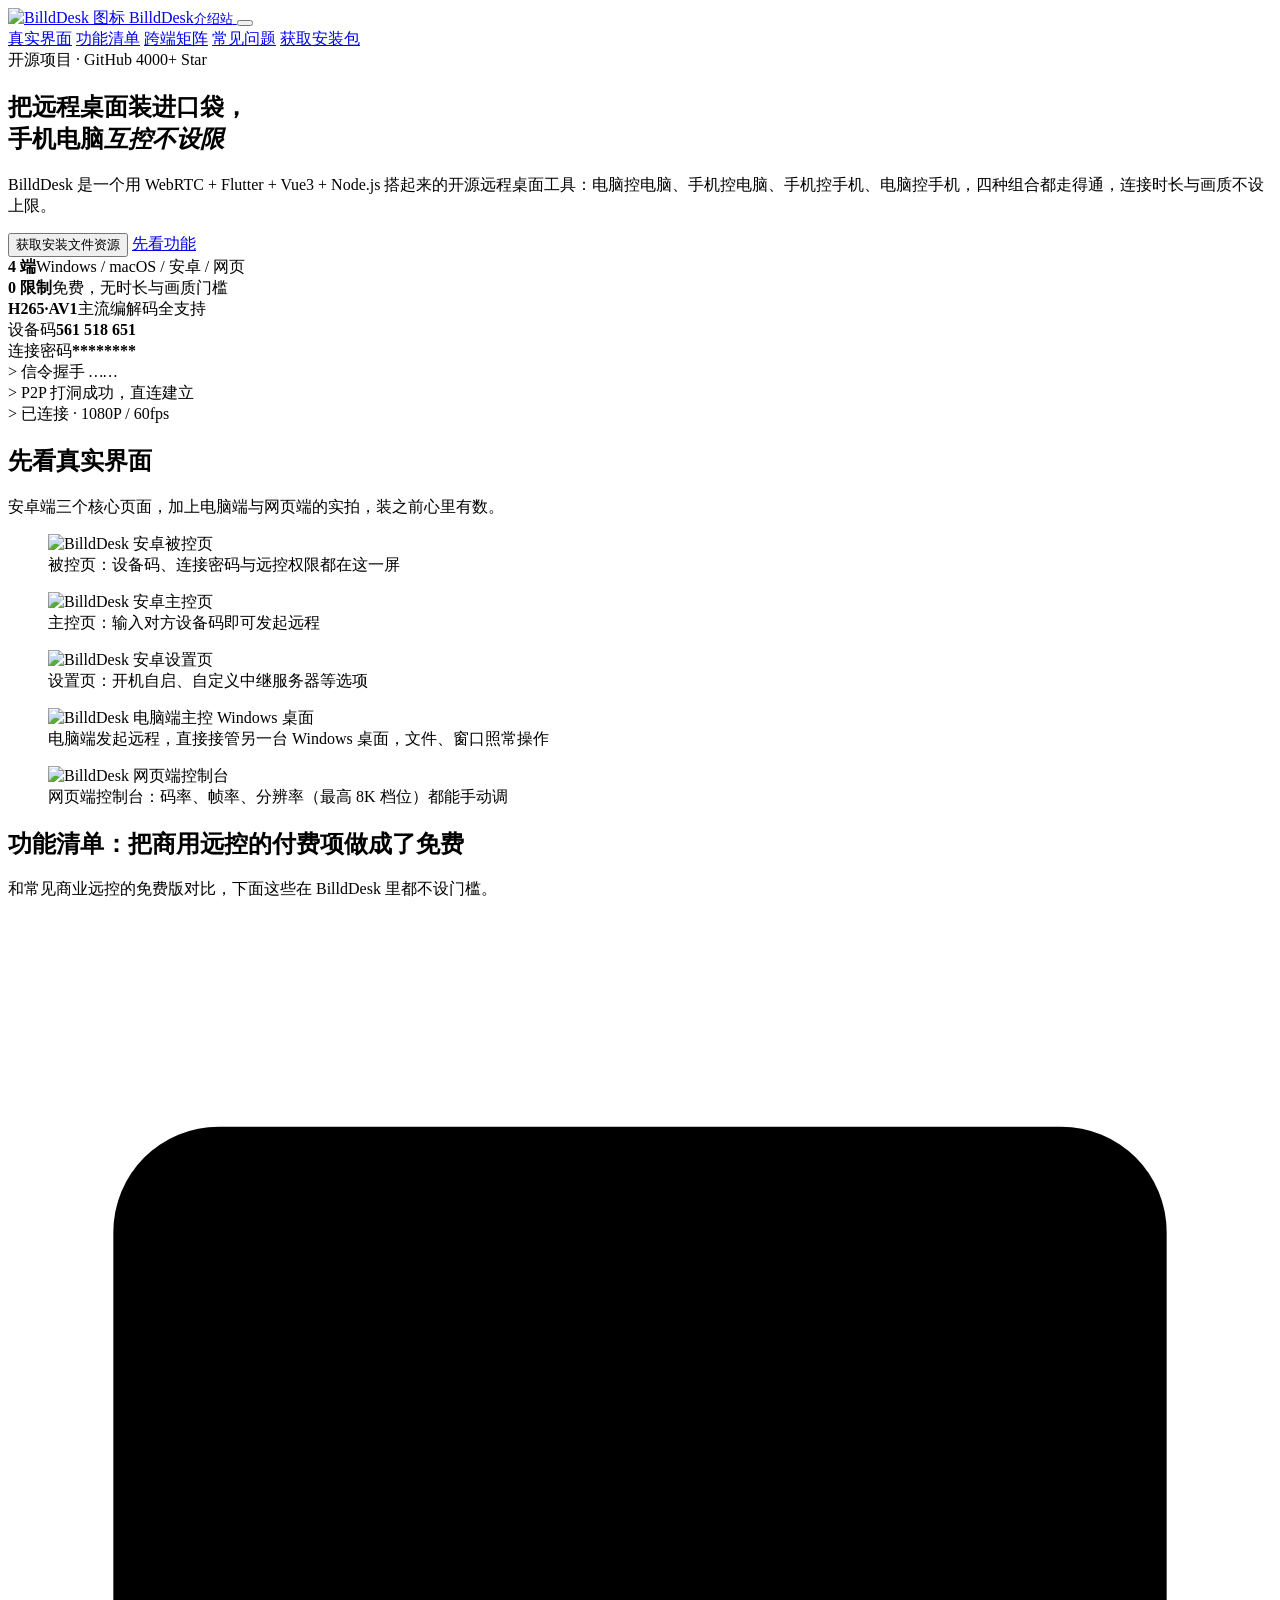
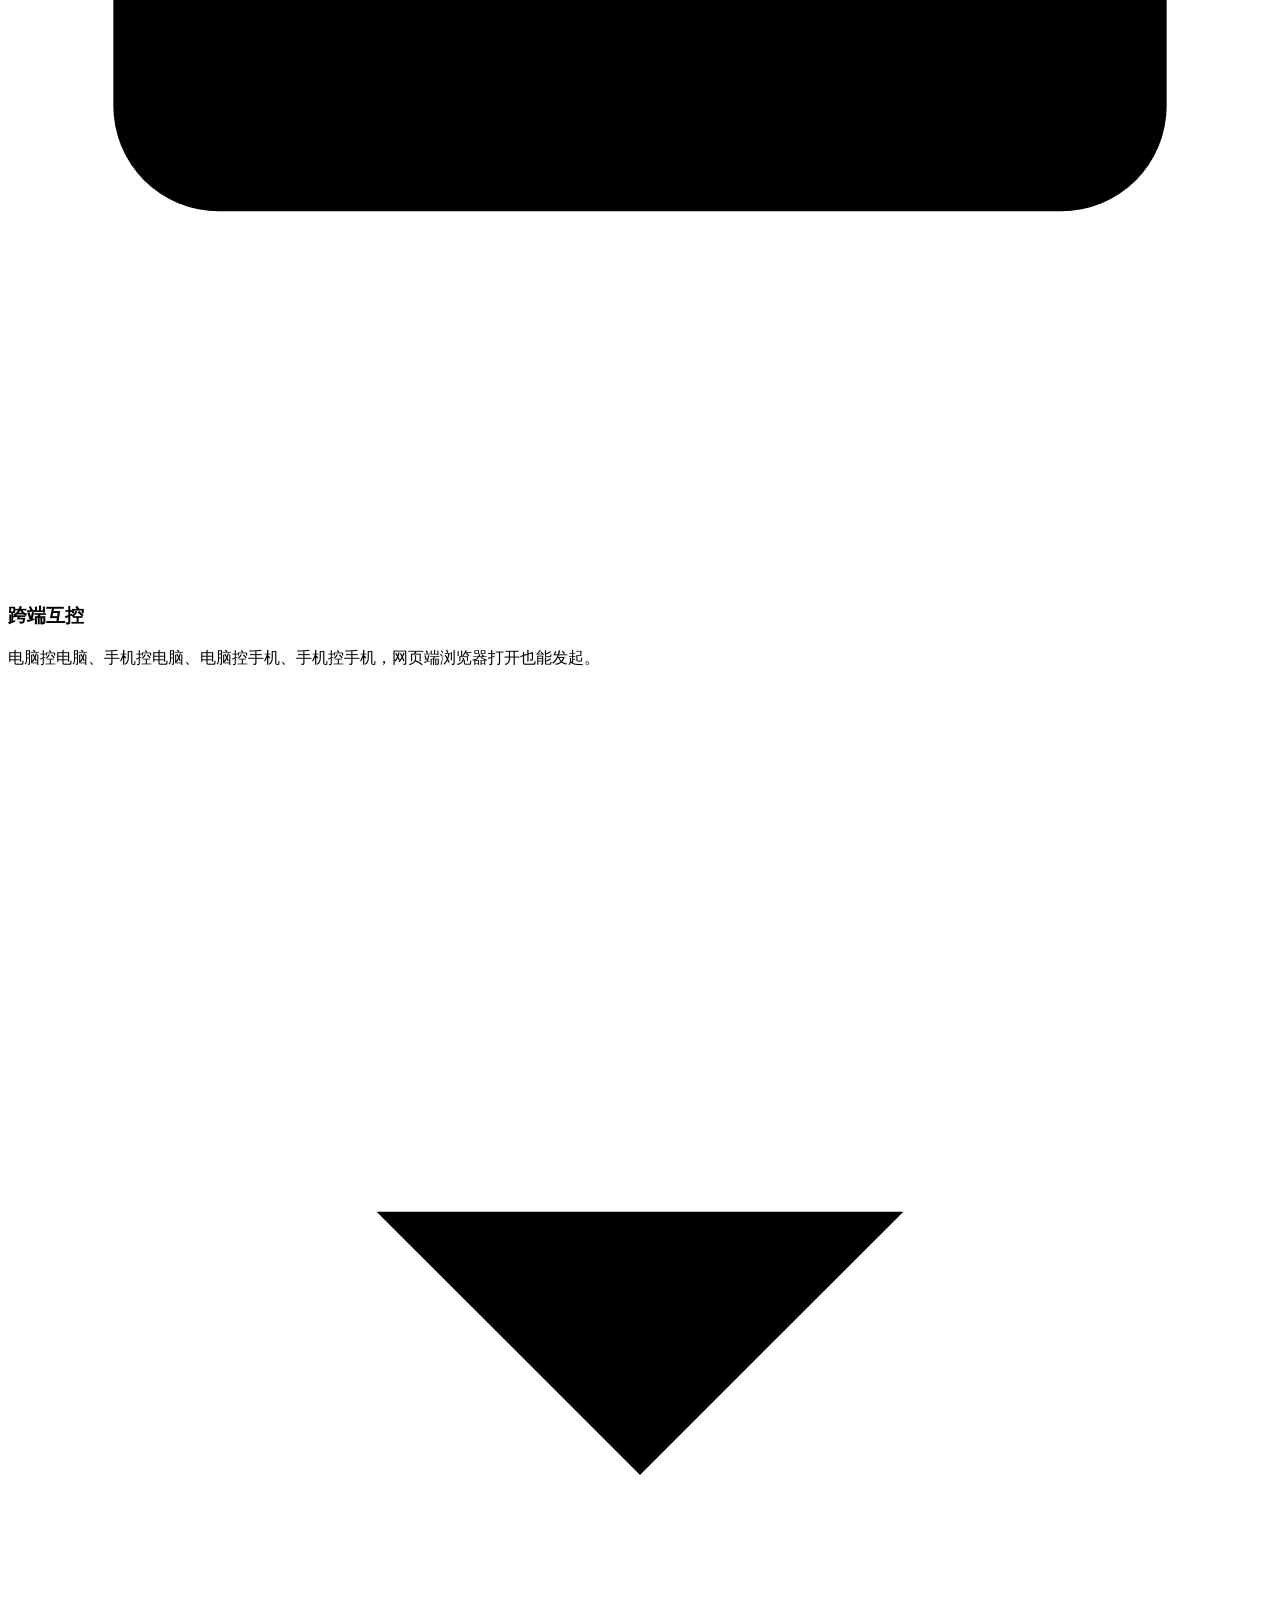
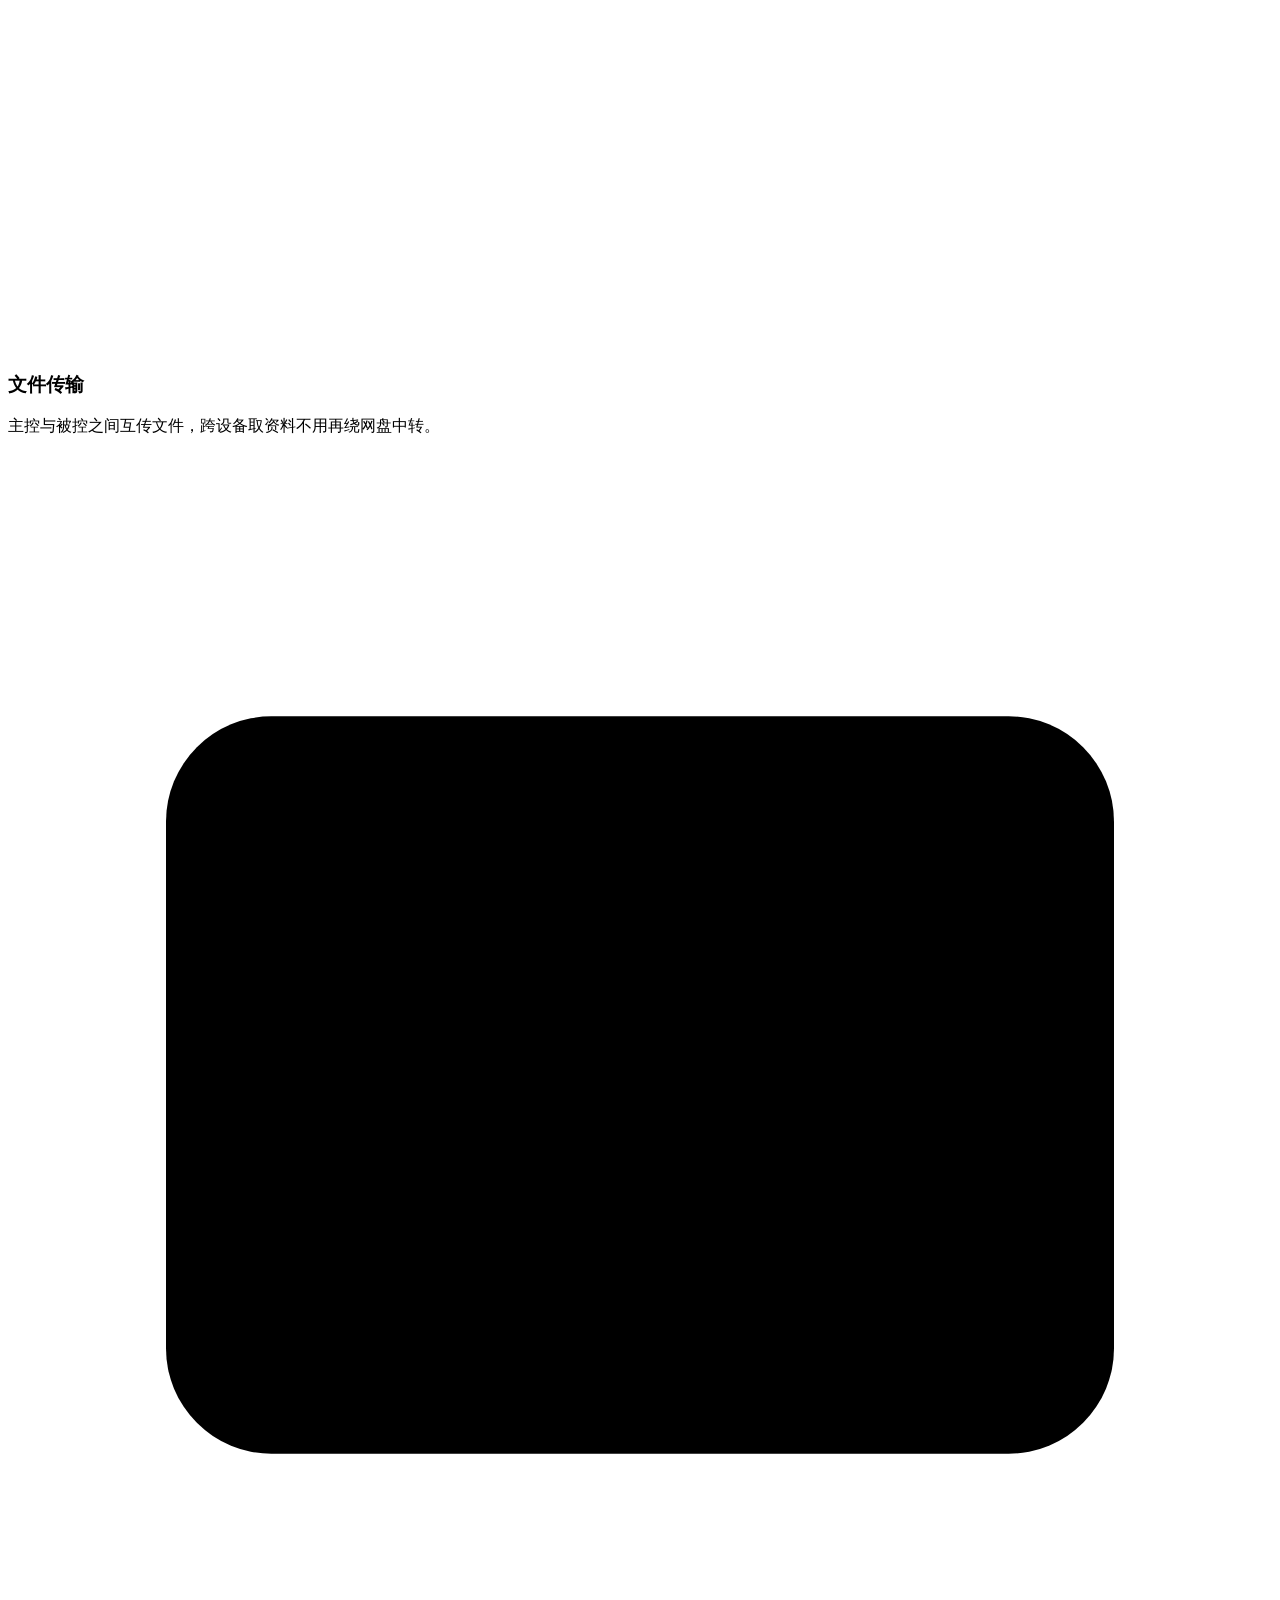
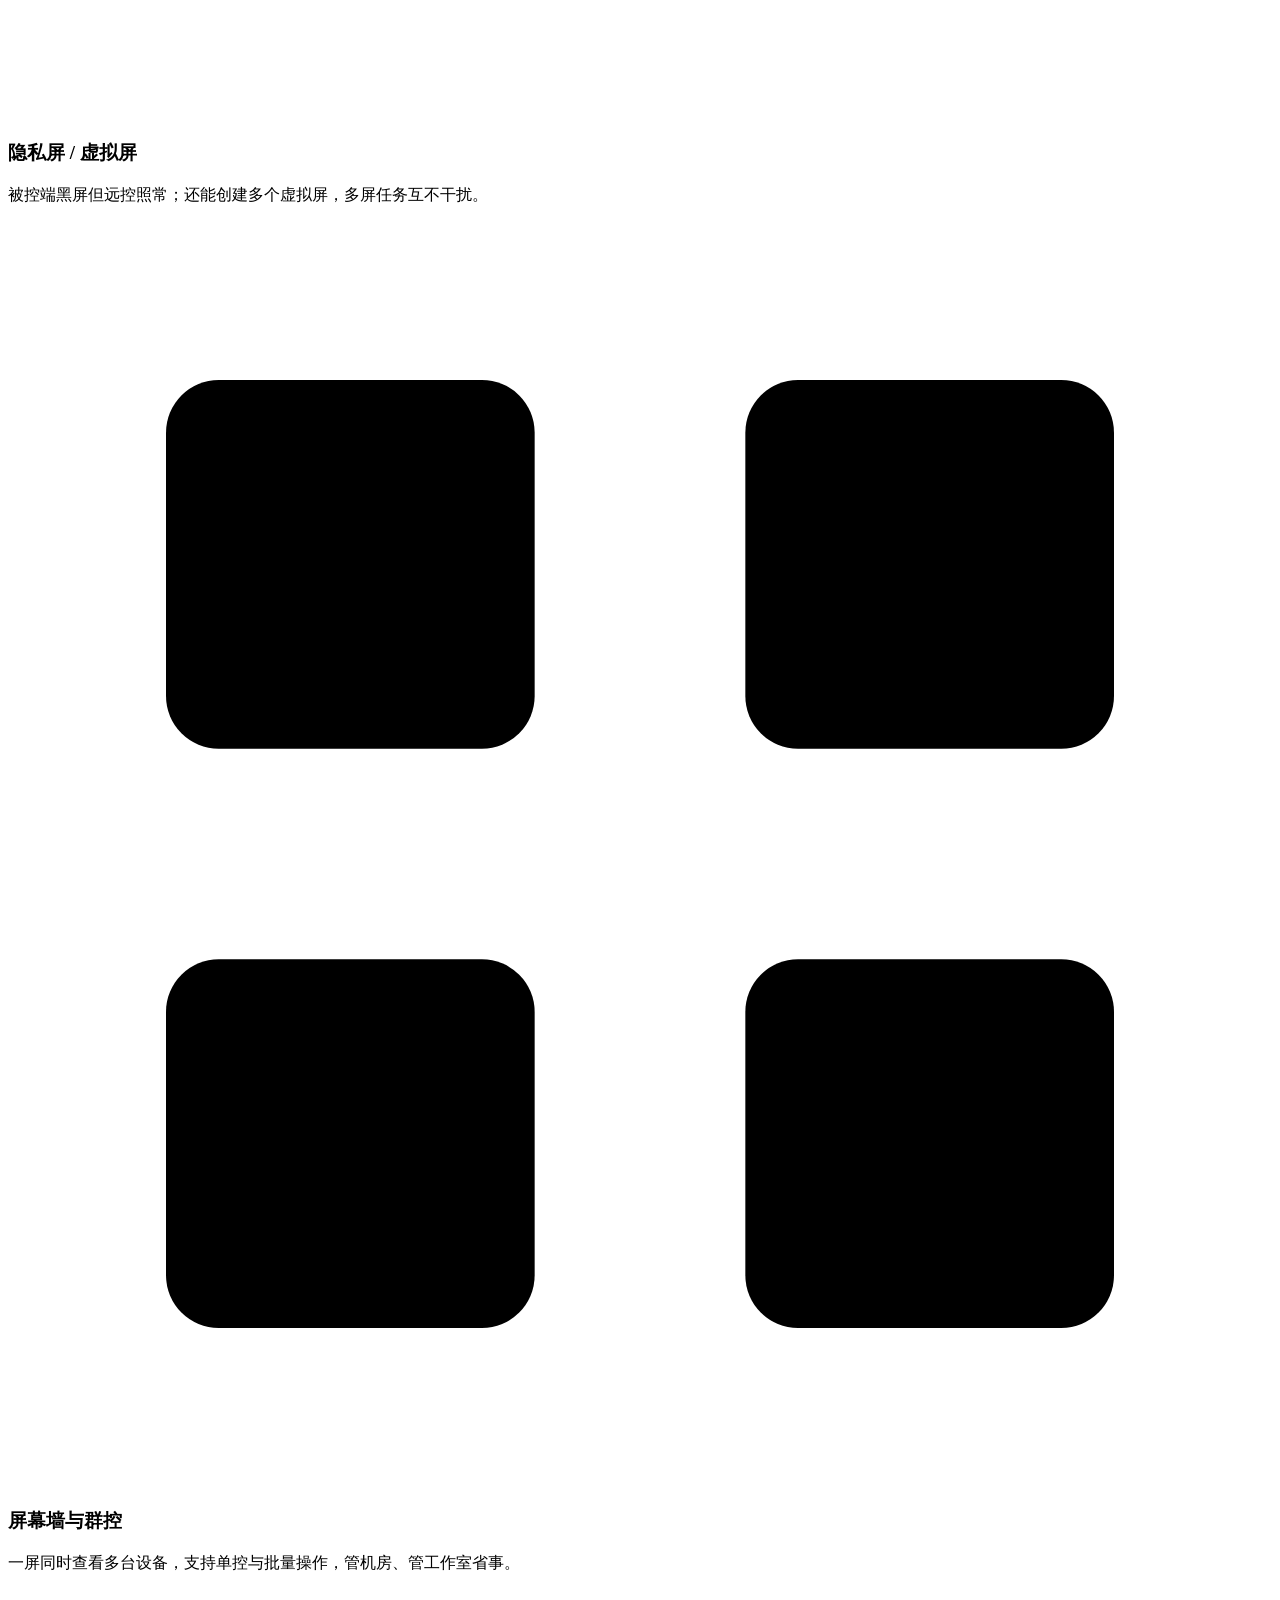
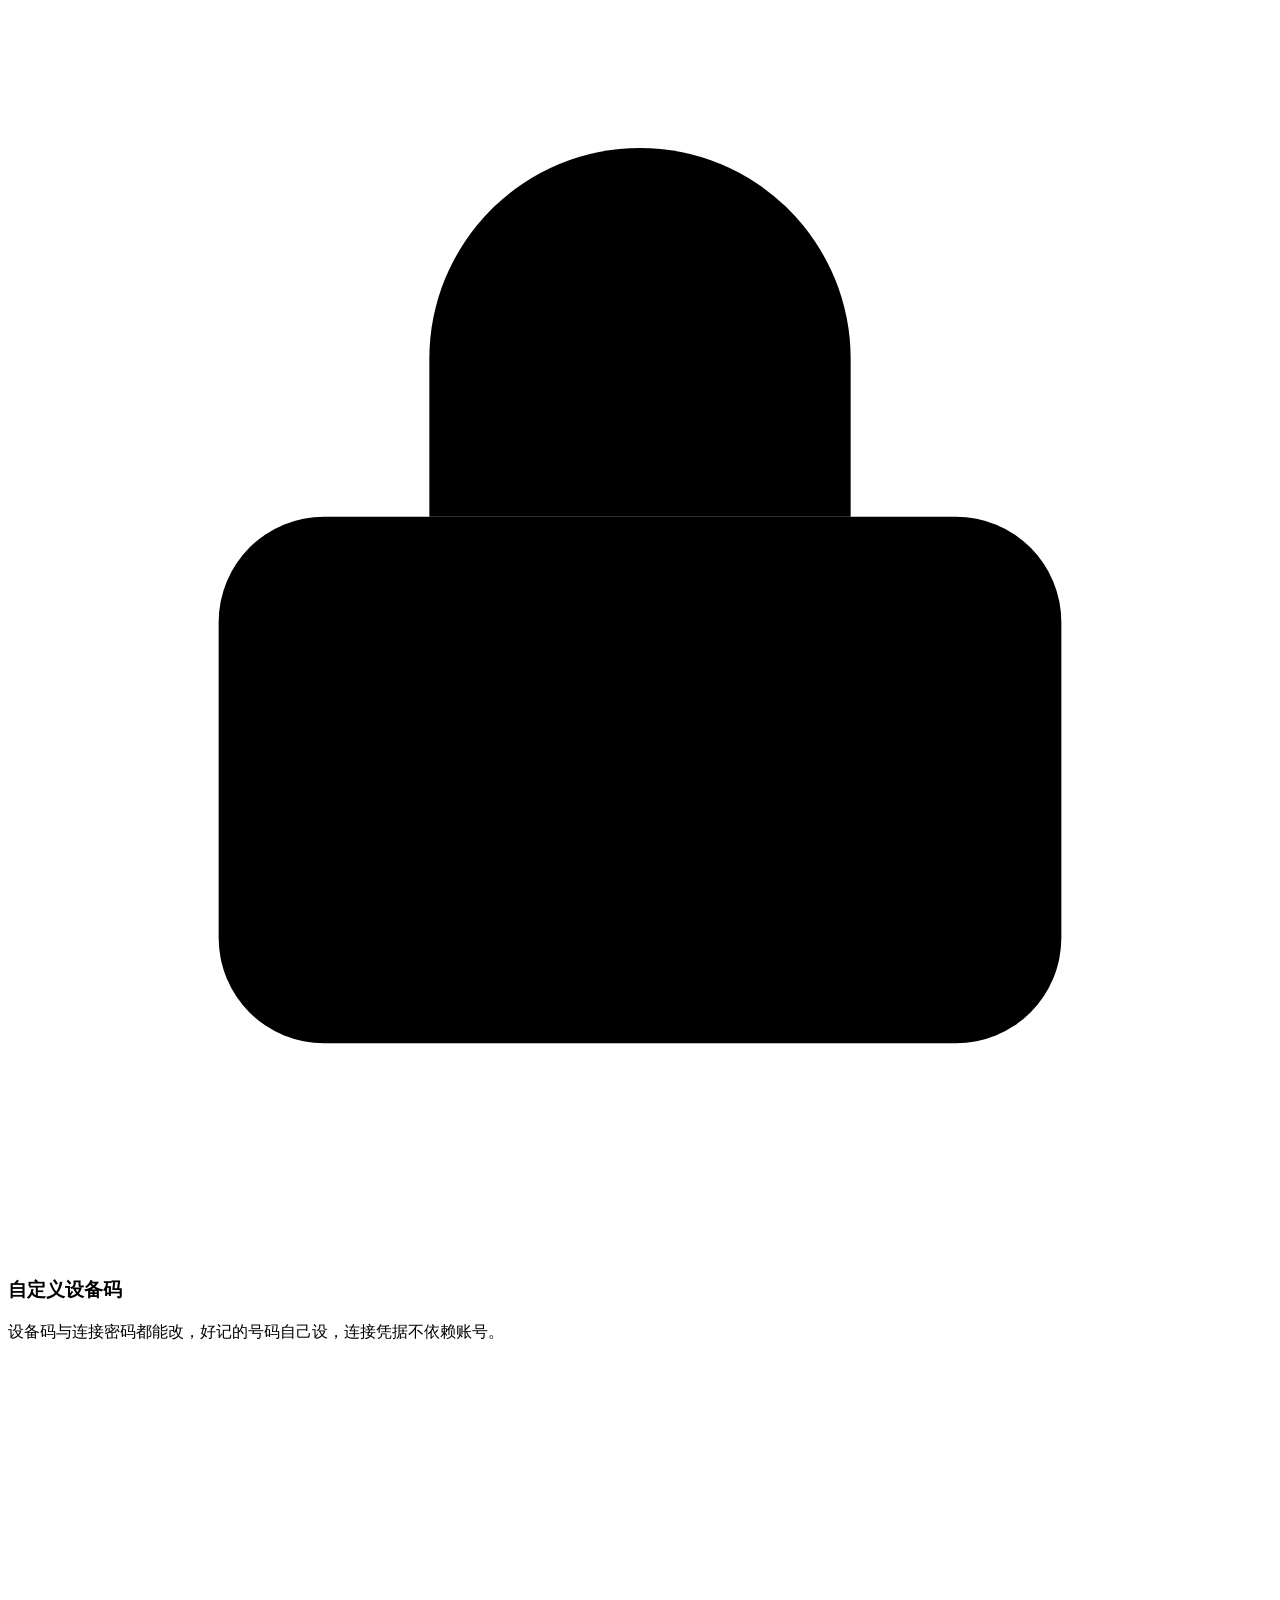
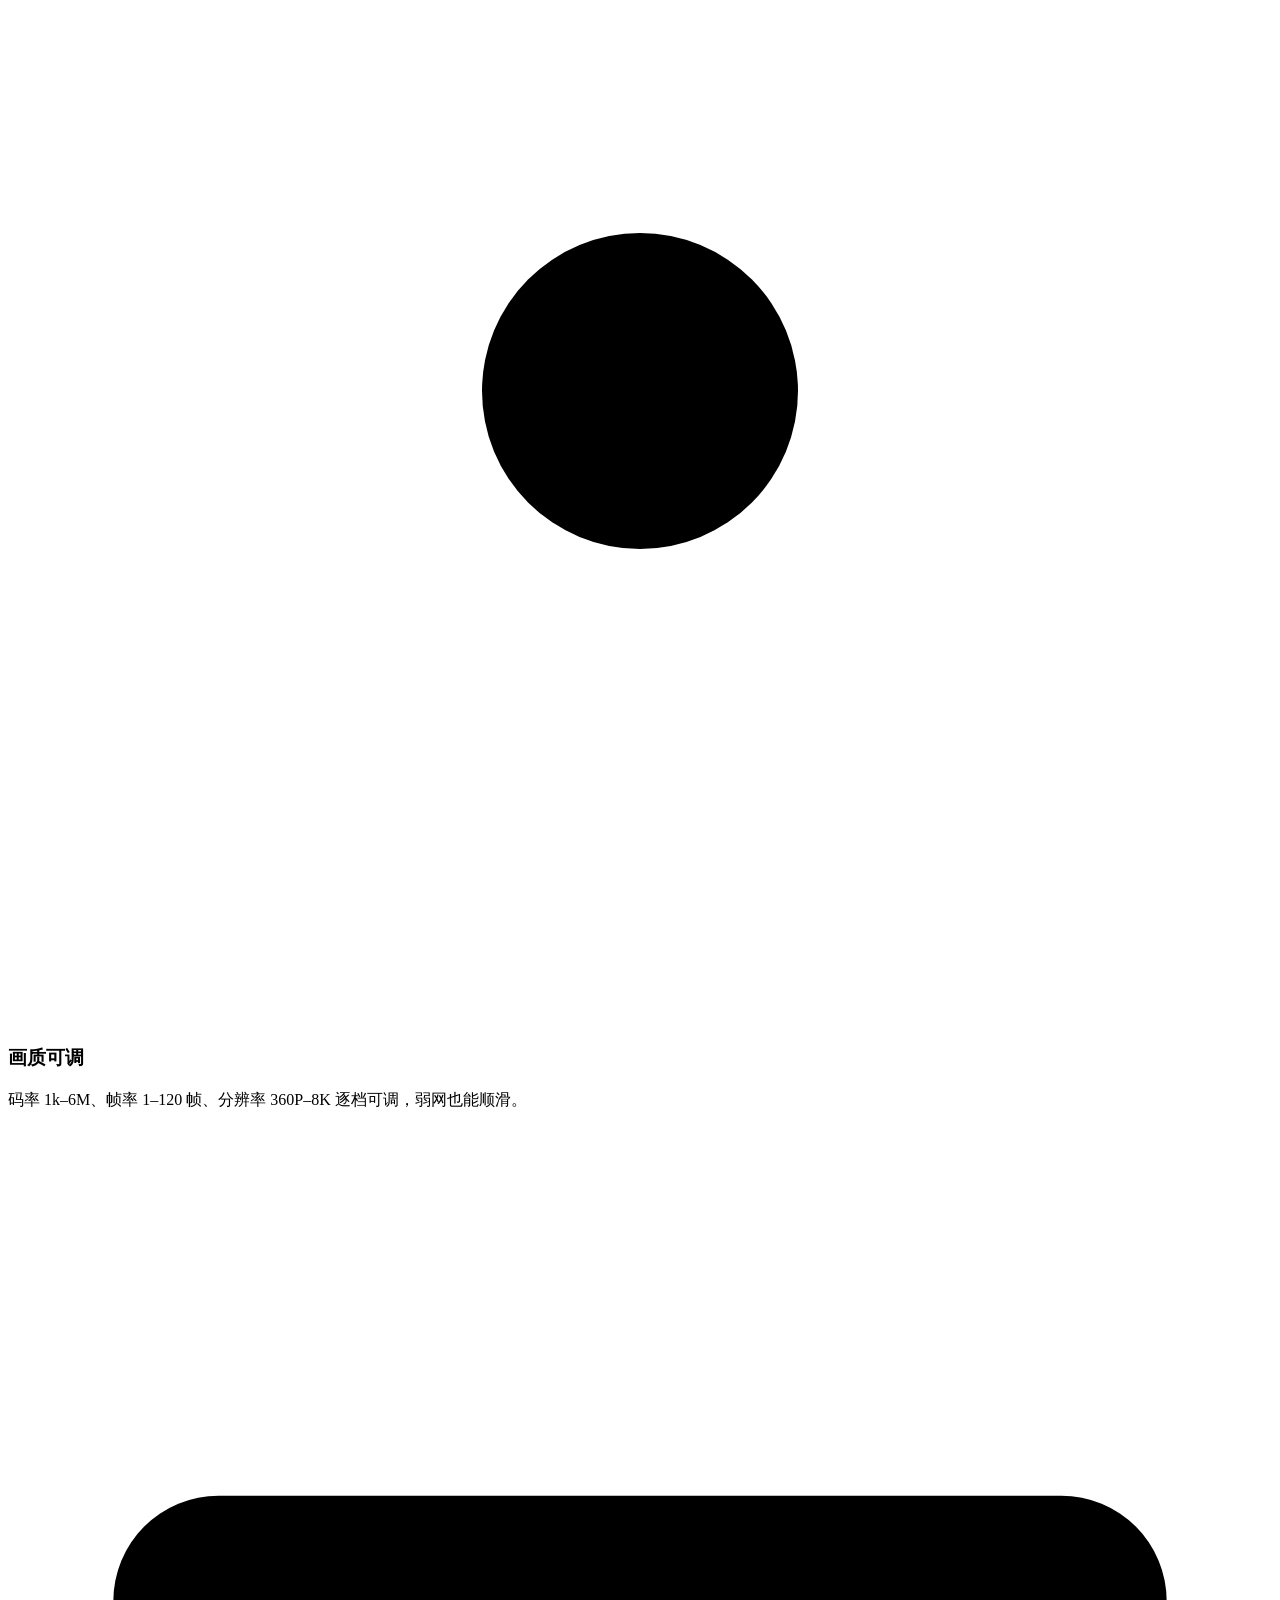
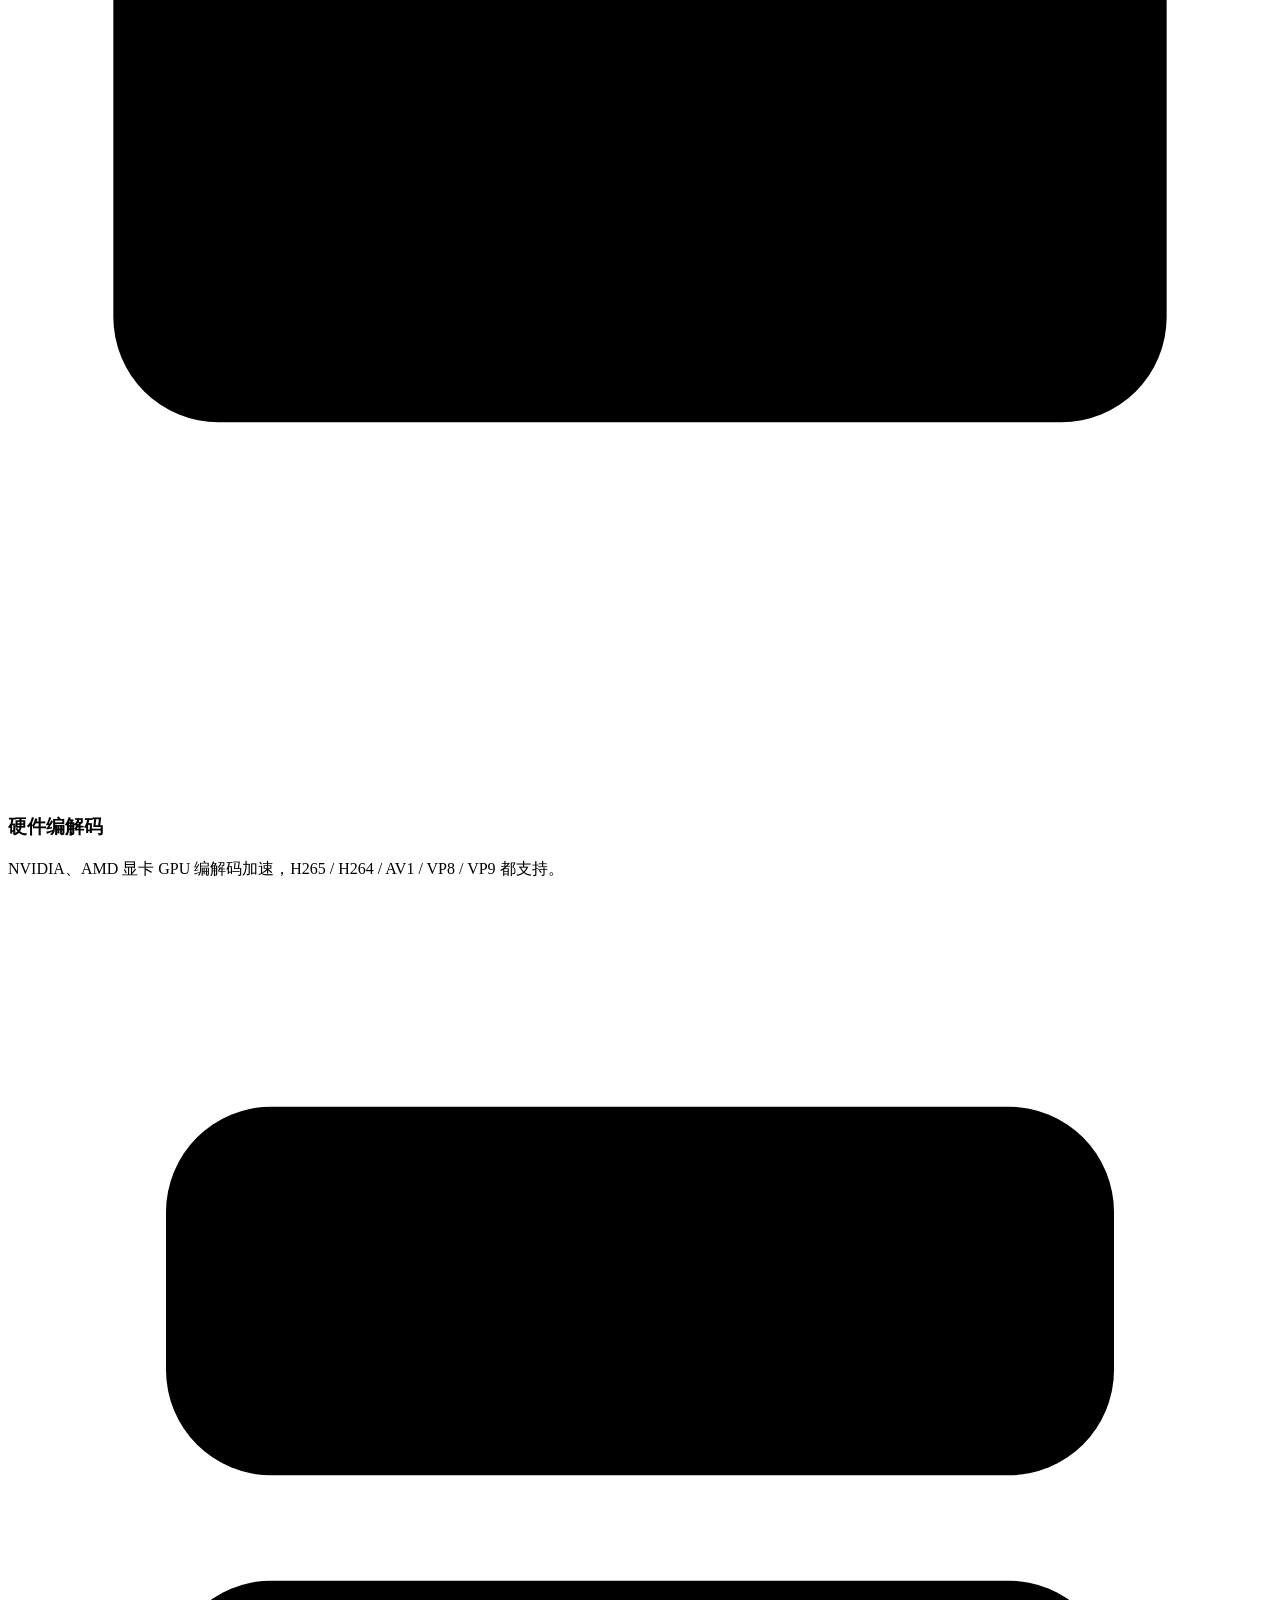
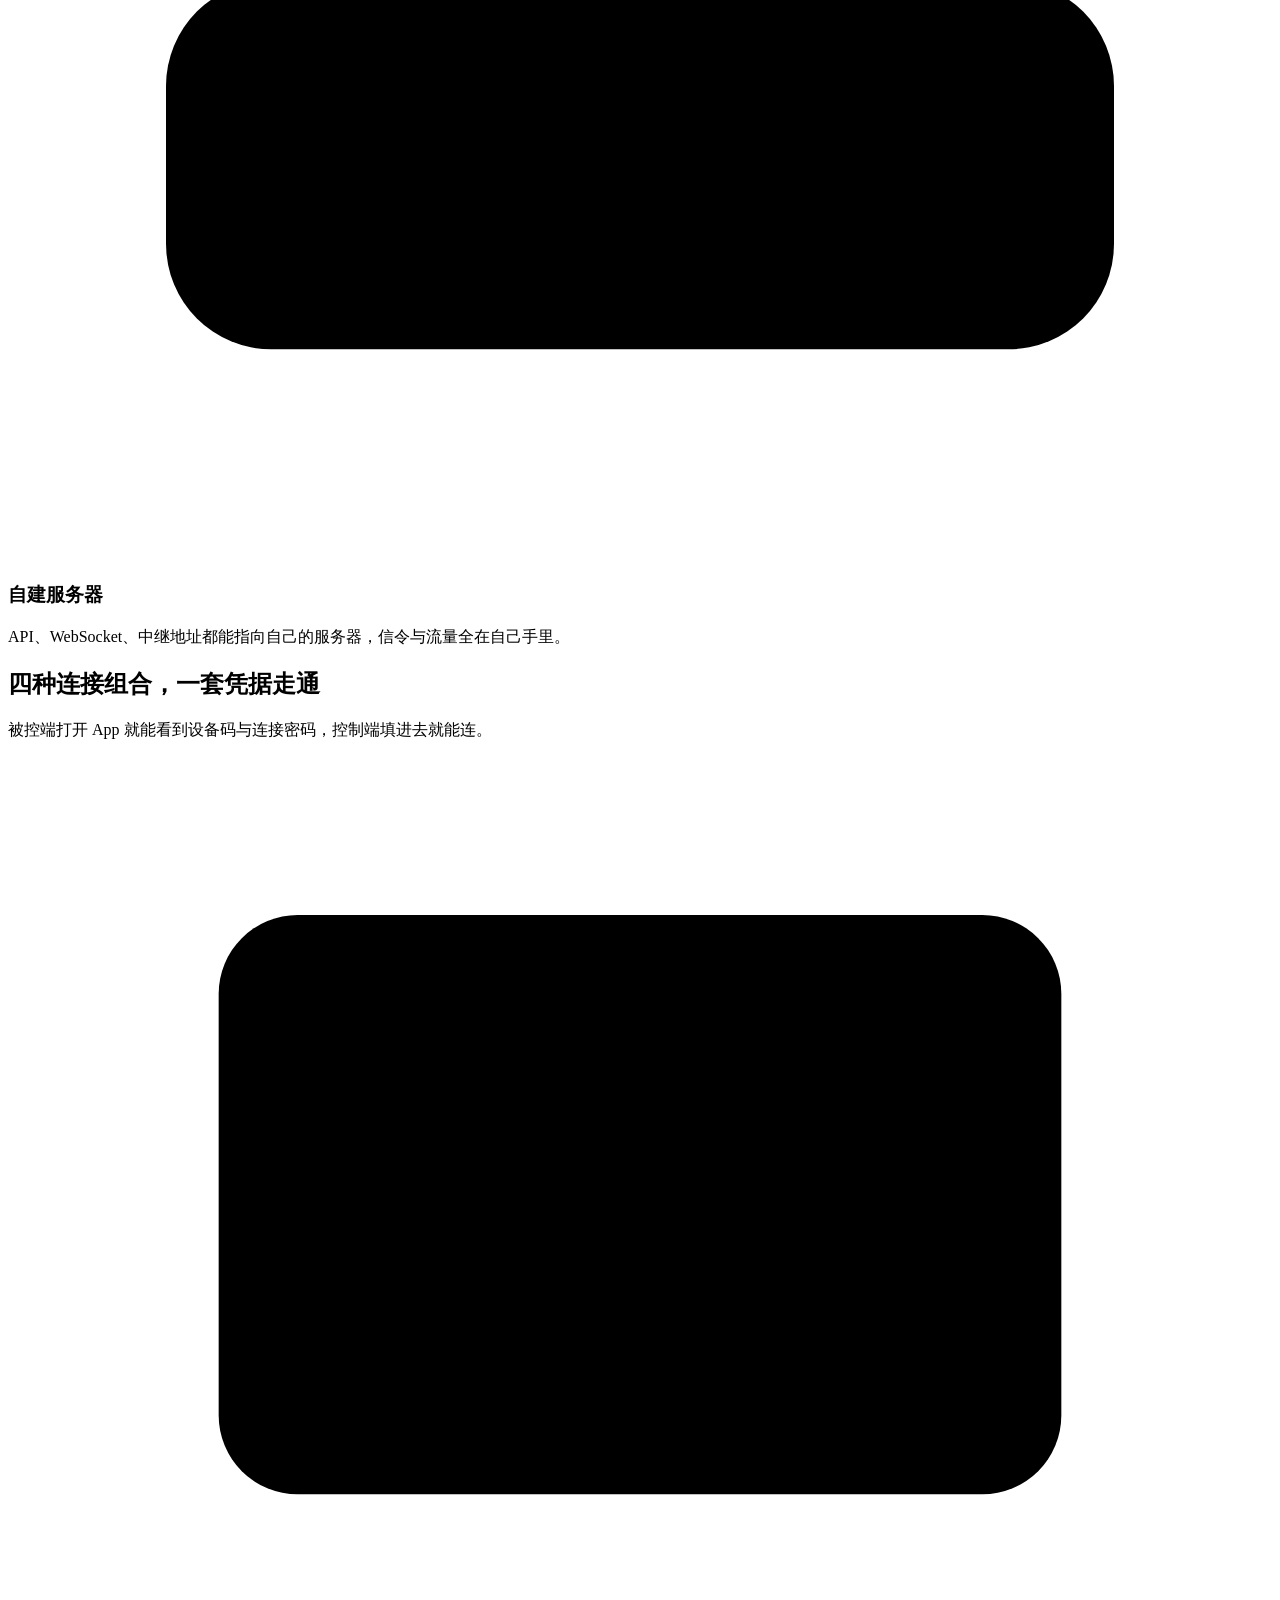
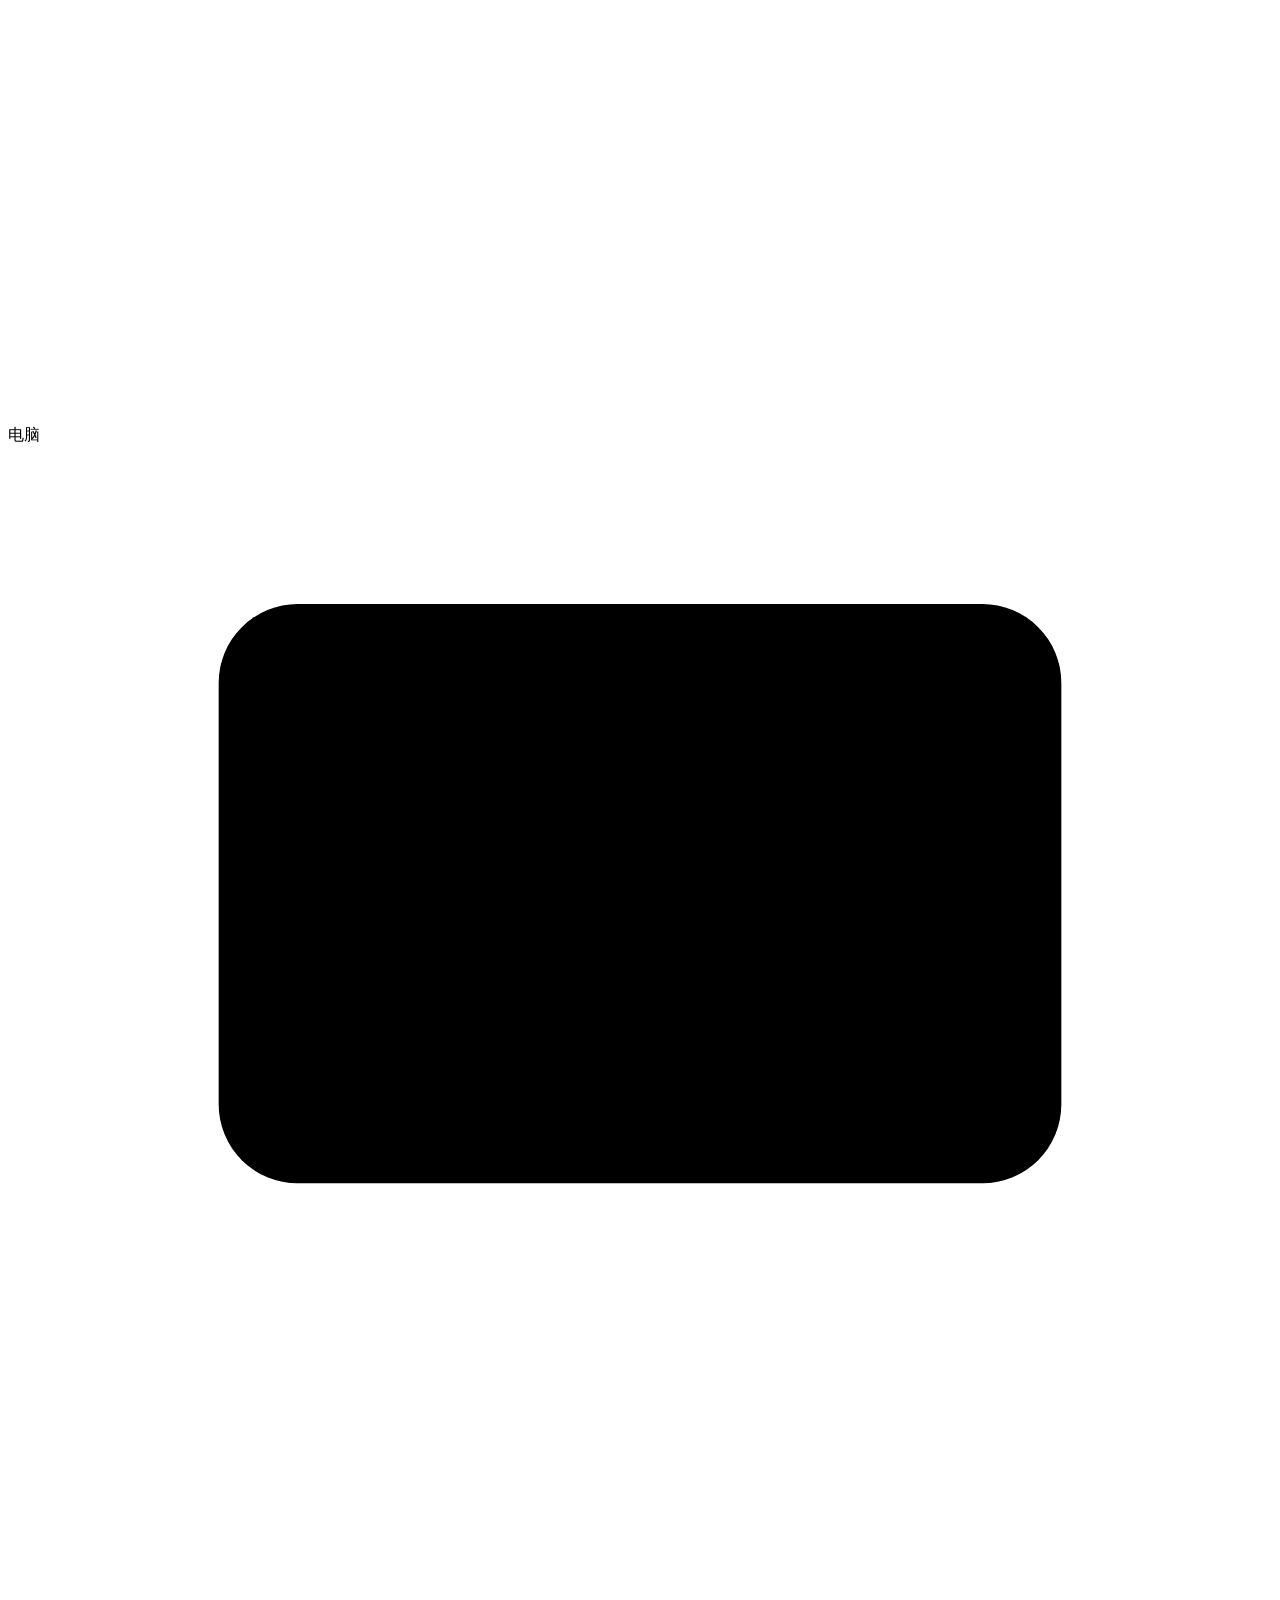
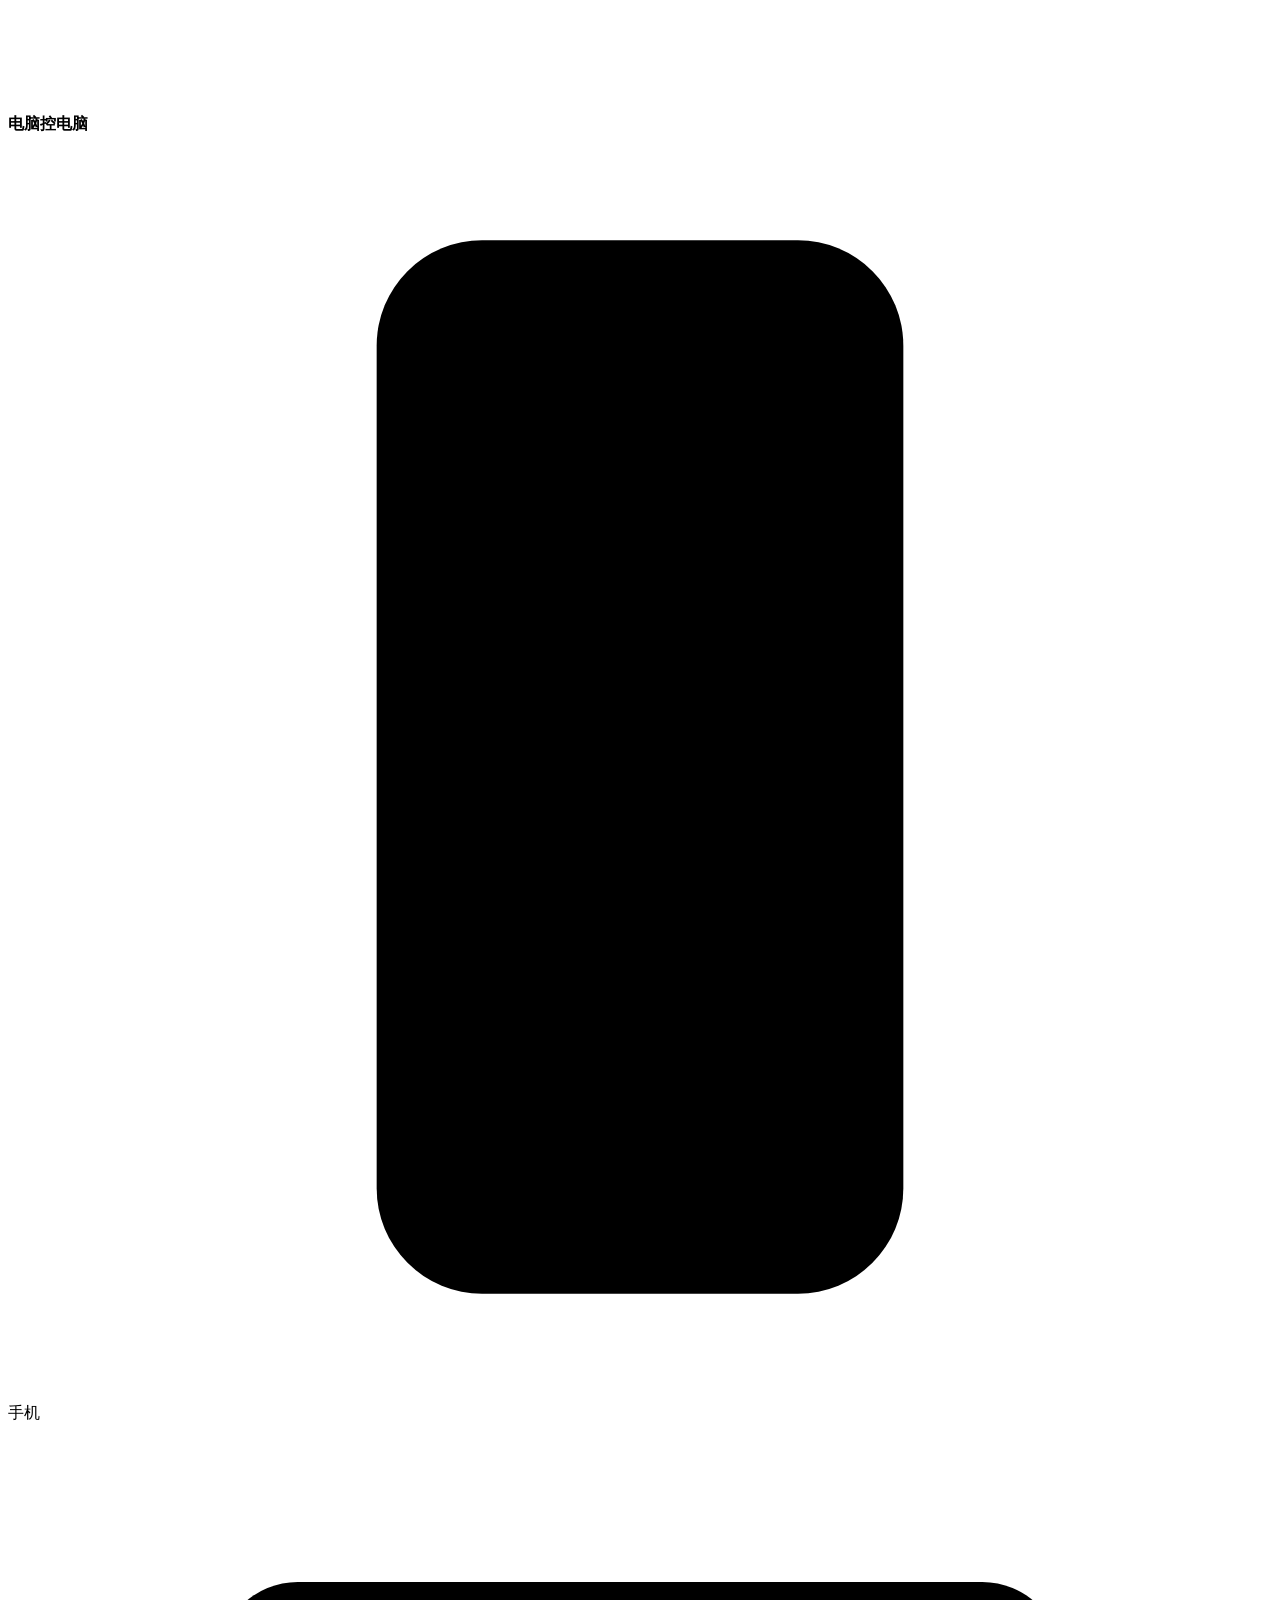
==== index.html @ fb22e7a4 "update" ====
<!DOCTYPE html>
<html lang="zh-CN">
<head>
<meta charset="UTF-8">
<meta name="viewport" content="width=device-width, initial-scale=1.0">
<title>BilldDesk：开源跨平台远程桌面，手机电脑互控不限时</title>
<meta name="description" content="BilldDesk 基于 WebRTC 与 Flutter 打造，Windows、macOS、安卓与网页端互通，免费使用且不设连接时长与画质上限，支持隐私屏、虚拟屏、屏幕墙、文件传输与自建服务器。这里整理了它的功能清单、真实界面与安卓安装包信息。">
<link rel="icon" type="image/jpeg" href="assets/img/logo.jpg">
<link rel="preconnect" href="https://fonts.googleapis.com">
<link rel="preconnect" href="https://fonts.gstatic.com" crossorigin>
<link href="https://fonts.googleapis.com/css2?family=JetBrains+Mono:wght@400;600&family=Noto+Sans+SC:wght@400;500;700&display=swap" rel="stylesheet">
<link rel="stylesheet" href="assets/css/style.css">
</head>
<body>

<header class="topbar">
  <div class="wrap topbar-inner">
    <a class="brand" href="index.html">
      <img src="assets/img/logo.jpg" alt="BilldDesk 图标">
      BilldDesk<small>介绍站</small>
    </a>
    <button class="nav-toggle" aria-label="展开菜单" aria-expanded="false"><span></span><span></span><span></span></button>
    <nav class="nav-links">
      <a href="#shots">真实界面</a>
      <a href="#features">功能清单</a>
      <a href="#matrix">跨端矩阵</a>
      <a href="#faq">常见问题</a>
      <a href="download.html" class="btn btn-primary btn-sm">获取安装包</a>
    </nav>
  </div>
</header>

<main>
  <!-- Hero -->
  <section class="hero">
    <div class="wrap hero-inner">
      <div>
        <span class="kicker"><i></i>开源项目 · GitHub 4000+ Star</span>
        <h1>把远程桌面装进口袋，<br>手机电脑<em>互控不设限</em></h1>
        <p class="lead">BilldDesk 是一个用 WebRTC + Flutter + Vue3 + Node.js 搭起来的开源远程桌面工具：电脑控电脑、手机控电脑、手机控手机、电脑控手机，四种组合都走得通，连接时长与画质不设上限。</p>
        <div class="hero-cta">
          <button class="btn btn-primary" data-link="download">获取安装文件资源</button>
          <a class="btn btn-ghost" href="#features">先看功能</a>
        </div>
        <div class="hero-meta">
          <div class="m"><b>4 端</b><span>Windows / macOS / 安卓 / 网页</span></div>
          <div class="m"><b>0 限制</b><span>免费，无时长与画质门槛</span></div>
          <div class="m"><b>H265·AV1</b><span>主流编解码全支持</span></div>
        </div>
      </div>
      <div class="connect-card" aria-hidden="true">
        <div class="bar"><i></i><i></i><i></i></div>
        <div class="row"><span>设备码</span><b>561 518 651</b></div>
        <div class="row"><span>连接密码</span><b>********</b></div>
        <div class="log">
          <div>&gt; 信令握手 <em>……</em></div>
          <div>&gt; P2P 打洞成功，直连建立</div>
          <div class="ok">&gt; 已连接 · 1080P / 60fps</div>
        </div>
      </div>
    </div>
  </section>

  <!-- 真实界面 -->
  <section class="shots" id="shots">
    <div class="wrap">
      <div class="sec-head">
        <h2>先看真实界面</h2>
        <p>安卓端三个核心页面，加上电脑端与网页端的实拍，装之前心里有数。</p>
      </div>
      <div class="shot-row">
        <figure class="phone">
          <img src="assets/img/app-controlled.png" alt="BilldDesk 安卓被控页" loading="lazy">
          <figcaption>被控页：设备码、连接密码与远控权限都在这一屏</figcaption>
        </figure>
        <figure class="phone">
          <img src="assets/img/app-master.png" alt="BilldDesk 安卓主控页" loading="lazy">
          <figcaption>主控页：输入对方设备码即可发起远程</figcaption>
        </figure>
        <figure class="phone">
          <img src="assets/img/app-settings.png" alt="BilldDesk 安卓设置页" loading="lazy">
          <figcaption>设置页：开机自启、自定义中继服务器等选项</figcaption>
        </figure>
      </div>
      <div class="shot-wide">
        <figure>
          <img src="assets/img/desktop-controlled.webp" alt="BilldDesk 电脑端主控 Windows 桌面" loading="lazy">
          <figcaption>电脑端发起远程，直接接管另一台 Windows 桌面，文件、窗口照常操作</figcaption>
        </figure>
        <figure>
          <img src="assets/img/web-console.jpg" alt="BilldDesk 网页端控制台" loading="lazy">
          <figcaption>网页端控制台：码率、帧率、分辨率（最高 8K 档位）都能手动调</figcaption>
        </figure>
      </div>
    </div>
  </section>

  <!-- 功能 -->
  <section id="features">
    <div class="wrap">
      <div class="sec-head">
        <h2>功能清单：把商用远控的付费项做成了免费</h2>
        <p>和常见商业远控的免费版对比，下面这些在 BilldDesk 里都不设门槛。</p>
      </div>
      <div class="grid">
        <div class="feat">
          <div class="ic"><svg viewBox="0 0 24 24"><rect x="2" y="4" width="20" height="13" rx="2"/><path d="M8 21h8M12 17v4"/></svg></div>
          <h3>跨端互控</h3>
          <p>电脑控电脑、手机控电脑、电脑控手机、手机控手机，网页端浏览器打开也能发起。</p>
        </div>
        <div class="feat">
          <div class="ic"><svg viewBox="0 0 24 24"><path d="M12 3v12M7 10l5 5 5-5"/><path d="M4 19h16"/></svg></div>
          <h3>文件传输</h3>
          <p>主控与被控之间互传文件，跨设备取资料不用再绕网盘中转。</p>
        </div>
        <div class="feat">
          <div class="ic"><svg viewBox="0 0 24 24"><rect x="3" y="5" width="18" height="14" rx="2"/><path d="M10 9h4M10 12h6"/></svg></div>
          <h3>隐私屏 / 虚拟屏</h3>
          <p>被控端黑屏但远控照常；还能创建多个虚拟屏，多屏任务互不干扰。</p>
        </div>
        <div class="feat">
          <div class="ic"><svg viewBox="0 0 24 24"><rect x="3" y="3" width="7" height="7" rx="1"/><rect x="14" y="3" width="7" height="7" rx="1"/><rect x="3" y="14" width="7" height="7" rx="1"/><rect x="14" y="14" width="7" height="7" rx="1"/></svg></div>
          <h3>屏幕墙与群控</h3>
          <p>一屏同时查看多台设备，支持单控与批量操作，管机房、管工作室省事。</p>
        </div>
        <div class="feat">
          <div class="ic"><svg viewBox="0 0 24 24"><rect x="4" y="10" width="16" height="10" rx="2"/><path d="M8 10V7a4 4 0 0 1 8 0v3"/></svg></div>
          <h3>自定义设备码</h3>
          <p>设备码与连接密码都能改，好记的号码自己设，连接凭据不依赖账号。</p>
        </div>
        <div class="feat">
          <div class="ic"><svg viewBox="0 0 24 24"><circle cx="12" cy="12" r="3"/><path d="M12 2v3M12 19v3M2 12h3M19 12h3M4.9 4.9l2.1 2.1M17 17l2.1 2.1M19.1 4.9L17 7M7 17l-2.1 2.1"/></svg></div>
          <h3>画质可调</h3>
          <p>码率 1k–6M、帧率 1–120 帧、分辨率 360P–8K 逐档可调，弱网也能顺滑。</p>
        </div>
        <div class="feat">
          <div class="ic"><svg viewBox="0 0 24 24"><rect x="2" y="7" width="20" height="10" rx="2"/><path d="M6 17v2M18 17v2M7 12h2M15 12h2"/></svg></div>
          <h3>硬件编解码</h3>
          <p>NVIDIA、AMD 显卡 GPU 编解码加速，H265 / H264 / AV1 / VP8 / VP9 都支持。</p>
        </div>
        <div class="feat">
          <div class="ic"><svg viewBox="0 0 24 24"><rect x="3" y="4" width="18" height="7" rx="2"/><rect x="3" y="13" width="18" height="7" rx="2"/><path d="M7 7.5h.01M7 16.5h.01"/></svg></div>
          <h3>自建服务器</h3>
          <p>API、WebSocket、中继地址都能指向自己的服务器，信令与流量全在自己手里。</p>
        </div>
      </div>
    </div>
  </section>

  <!-- 跨端矩阵 -->
  <section class="ver" id="matrix" style="background:var(--bg-soft);">
    <div class="wrap">
      <div class="sec-head">
        <h2>四种连接组合，一套凭据走通</h2>
        <p>被控端打开 App 就能看到设备码与连接密码，控制端填进去就能连。</p>
      </div>
      <div class="matrix">
        <div class="pair">
          <div class="dev"><div class="box"><svg viewBox="0 0 24 24"><rect x="4" y="3" width="16" height="11" rx="1.5"/><path d="M2 18h20"/></svg></div>电脑</div>
          <div class="link-line"></div>
          <div class="dev"><div class="box"><svg viewBox="0 0 24 24"><rect x="4" y="3" width="16" height="11" rx="1.5"/><path d="M2 18h20"/></svg></div><b>电脑控电脑</b></div>
        </div>
        <div class="pair">
          <div class="dev"><div class="box"><svg viewBox="0 0 24 24"><rect x="7" y="2" width="10" height="20" rx="2"/><path d="M11 18h2"/></svg></div>手机</div>
          <div class="link-line"></div>
          <div class="dev"><div class="box"><svg viewBox="0 0 24 24"><rect x="4" y="3" width="16" height="11" rx="1.5"/><path d="M2 18h20"/></svg></div><b>手机控电脑</b></div>
        </div>
        <div class="pair">
          <div class="dev"><div class="box"><svg viewBox="0 0 24 24"><rect x="7" y="2" width="10" height="20" rx="2"/><path d="M11 18h2"/></svg></div>手机</div>
          <div class="link-line"></div>
          <div class="dev"><div class="box"><svg viewBox="0 0 24 24"><rect x="7" y="2" width="10" height="20" rx="2"/><path d="M11 18h2"/></svg></div><b>手机控手机</b></div>
        </div>
        <div class="pair">
          <div class="dev"><div class="box"><svg viewBox="0 0 24 24"><rect x="4" y="3" width="16" height="11" rx="1.5"/><path d="M2 18h20"/></svg></div>电脑</div>
          <div class="link-line"></div>
          <div class="dev"><div class="box"><svg viewBox="0 0 24 24"><rect x="7" y="2" width="10" height="20" rx="2"/><path d="M11 18h2"/></svg></div><b>电脑控手机</b></div>
        </div>
      </div>
      <p class="ver-note">手机控手机还可以<em>免装客户端</em>：被控方保持在线，控制方用手机浏览器打开网页端发起，走的就是网页端能力。</p>
    </div>
  </section>

  <!-- FAQ -->
  <section id="faq">
    <div class="wrap">
      <div class="sec-head">
        <h2>常见问题</h2>
        <p>装机之前被问得最多的几件事。</p>
      </div>
      <div class="faq">
        <details>
          <summary>BilldDesk 收费吗？有连接时长限制吗？</summary>
          <div class="a">基础功能免费，连接时长、画质、并发这些常见商业远控拿来当付费墙的项目，在 BilldDesk 这里都不设门槛。项目另有 Pro 版本线，对普通用户同样免费，主要面向开发者提供源码订阅。</div>
        </details>
        <details>
          <summary>安卓 13 上无障碍开关点不动怎么办？</summary>
          <div class="a">这是系统对侧装应用的"受限设置"拦截，不是软件坏了：长按桌面图标进应用信息，点右上角菜单里的"允许受限设置"，再回辅助功能列表打开服务开关即可。</div>
        </details>
        <details>
          <summary>画面卡顿或者白屏怎么调？</summary>
          <div class="a">先分清是连接问题还是画质问题。白屏多与编解码器兼容有关，在高级设置里逐个关 H265、AV1、VP9 试验；卡顿则先测两端带宽，码率别设得高于实测网速，弱网时换一个近一点的中继服务器。</div>
        </details>
        <details>
          <summary>数据安全吗？流量走谁的服务器？</summary>
          <div class="a">默认走项目方在线服务；介意流量过第三方的话，它是开源项目，服务端可以自己部署，客户端里把 API、WebSocket 与中继地址改成自己的服务器即可。连接凭据靠设备码 + 密码鉴权，密码建议改成自己的并定期更换。</div>
        </details>
        <details>
          <summary>项目还在活跃更新吗？</summary>
          <div class="a">项目 2024 年 2 月在 GitHub 提交首版，由作者一人持续开发，Star 数已过 4000。要注意它尚未发布稳定版，版本之间可能有破坏性改动，控制端与被控端建议保持同版本。</div>
        </details>
      </div>
    </div>
  </section>

  <!-- CTA -->
  <section>
    <div class="wrap">
      <div class="cta-band">
        <h2>装一份，把家里和公司的电脑都连起来</h2>
        <p>安卓安装包约 50 MB，装完几分钟就能发起第一次远程。</p>
        <button class="btn btn-primary" data-link="download">获取安装文件资源</button>
      </div>
    </div>
  </section>
</main>

<footer>
  <div class="wrap foot-inner">
    <span>本站为第三方介绍页，展示素材来自公开资料，版权归原作者所有。</span>
    <span>BilldDesk · 跨平台远程桌面</span>
  </div>
</footer>

<div class="float-btns">
  <button class="js-to-top" aria-label="返回顶部">↑</button>
  <button class="dl" data-link="download" aria-label="获取安装文件资源">⇩</button>
</div>

<script src="assets/js/links.js"></script>
<script src="assets/js/main.js"></script>
</body>
</html>
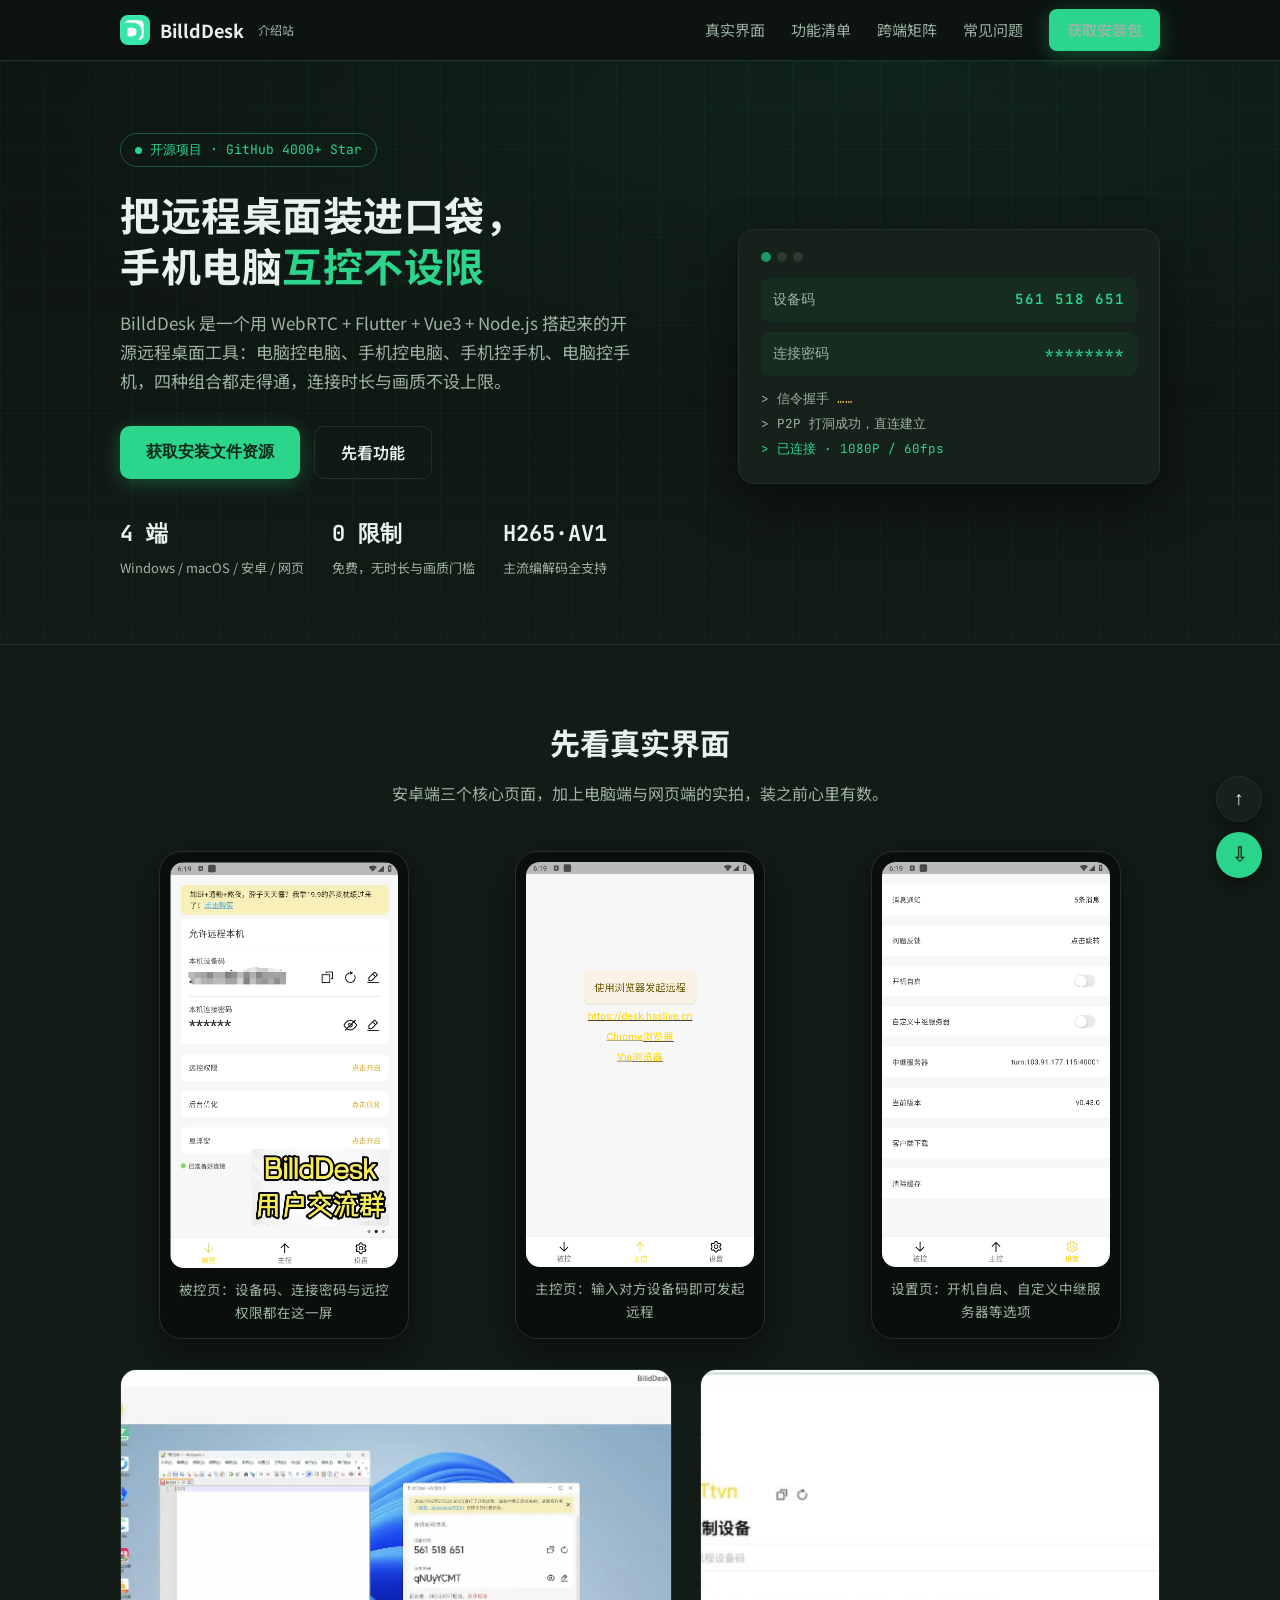
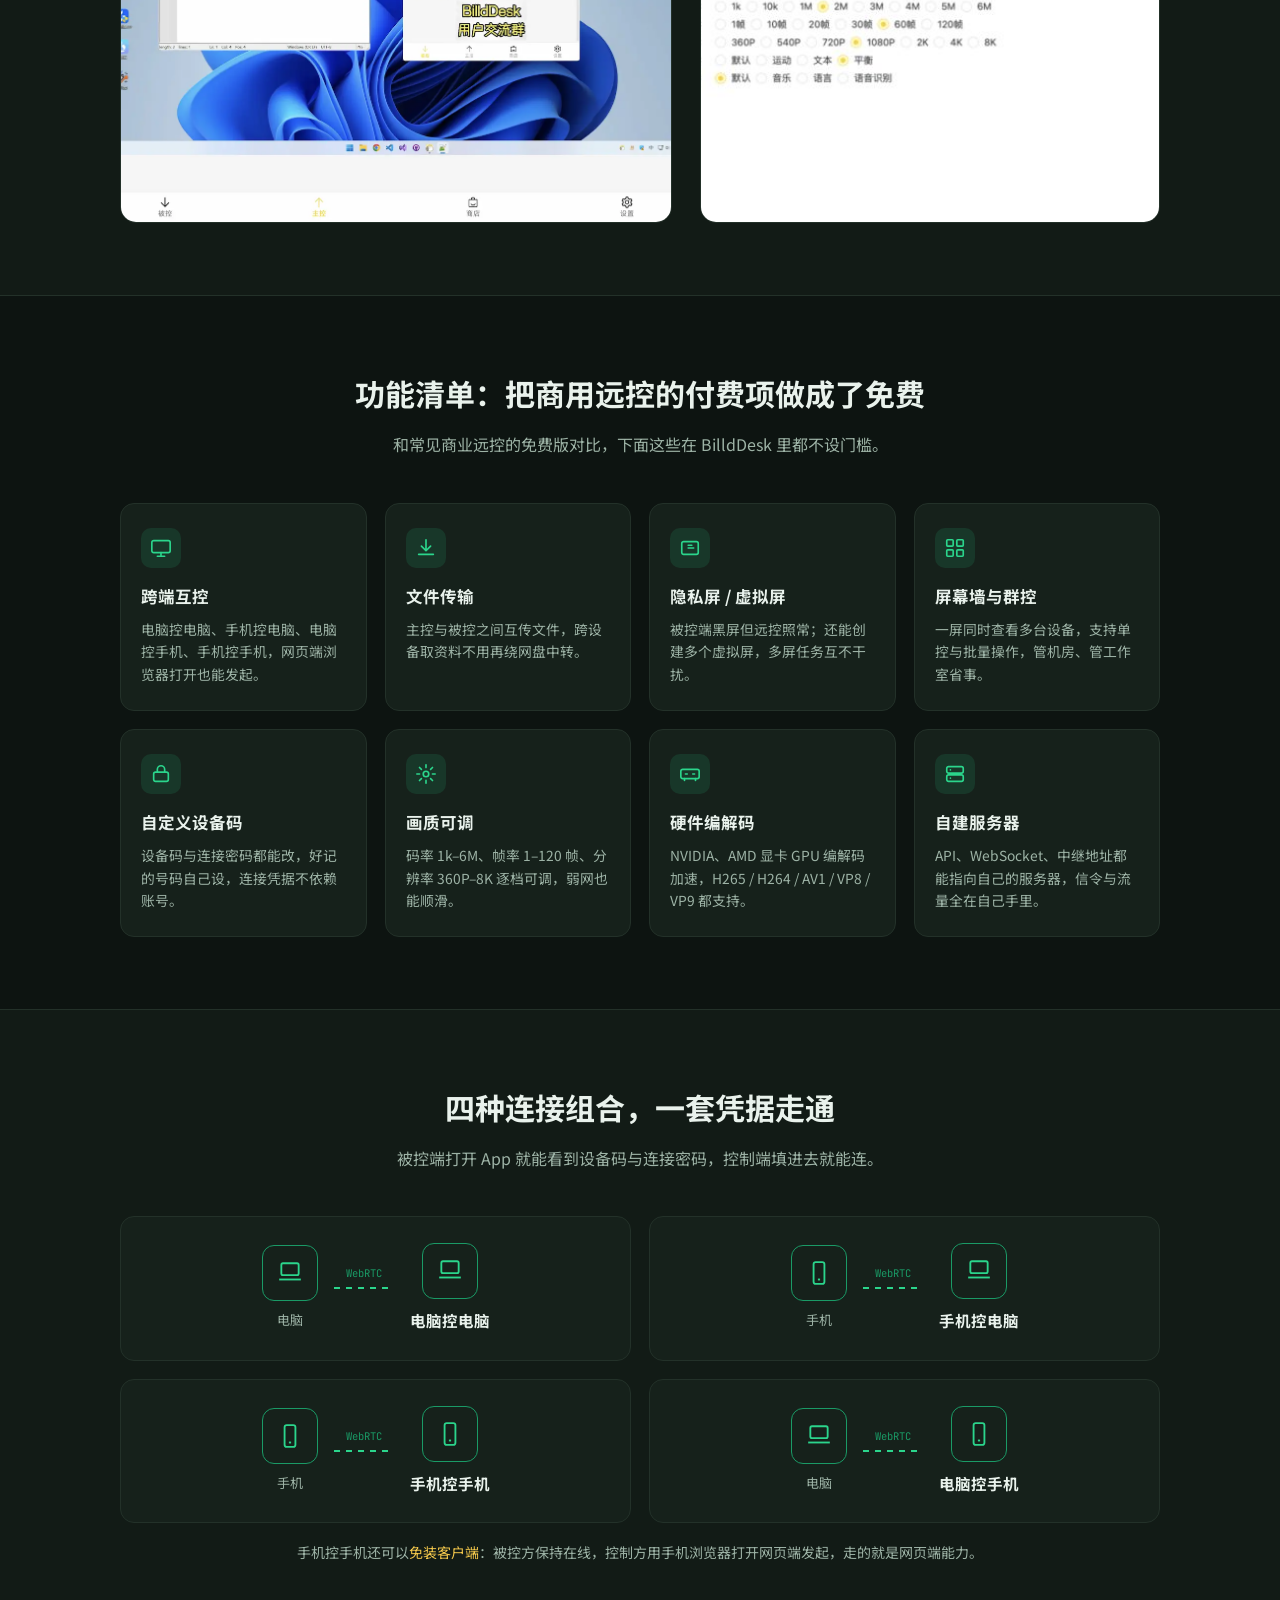
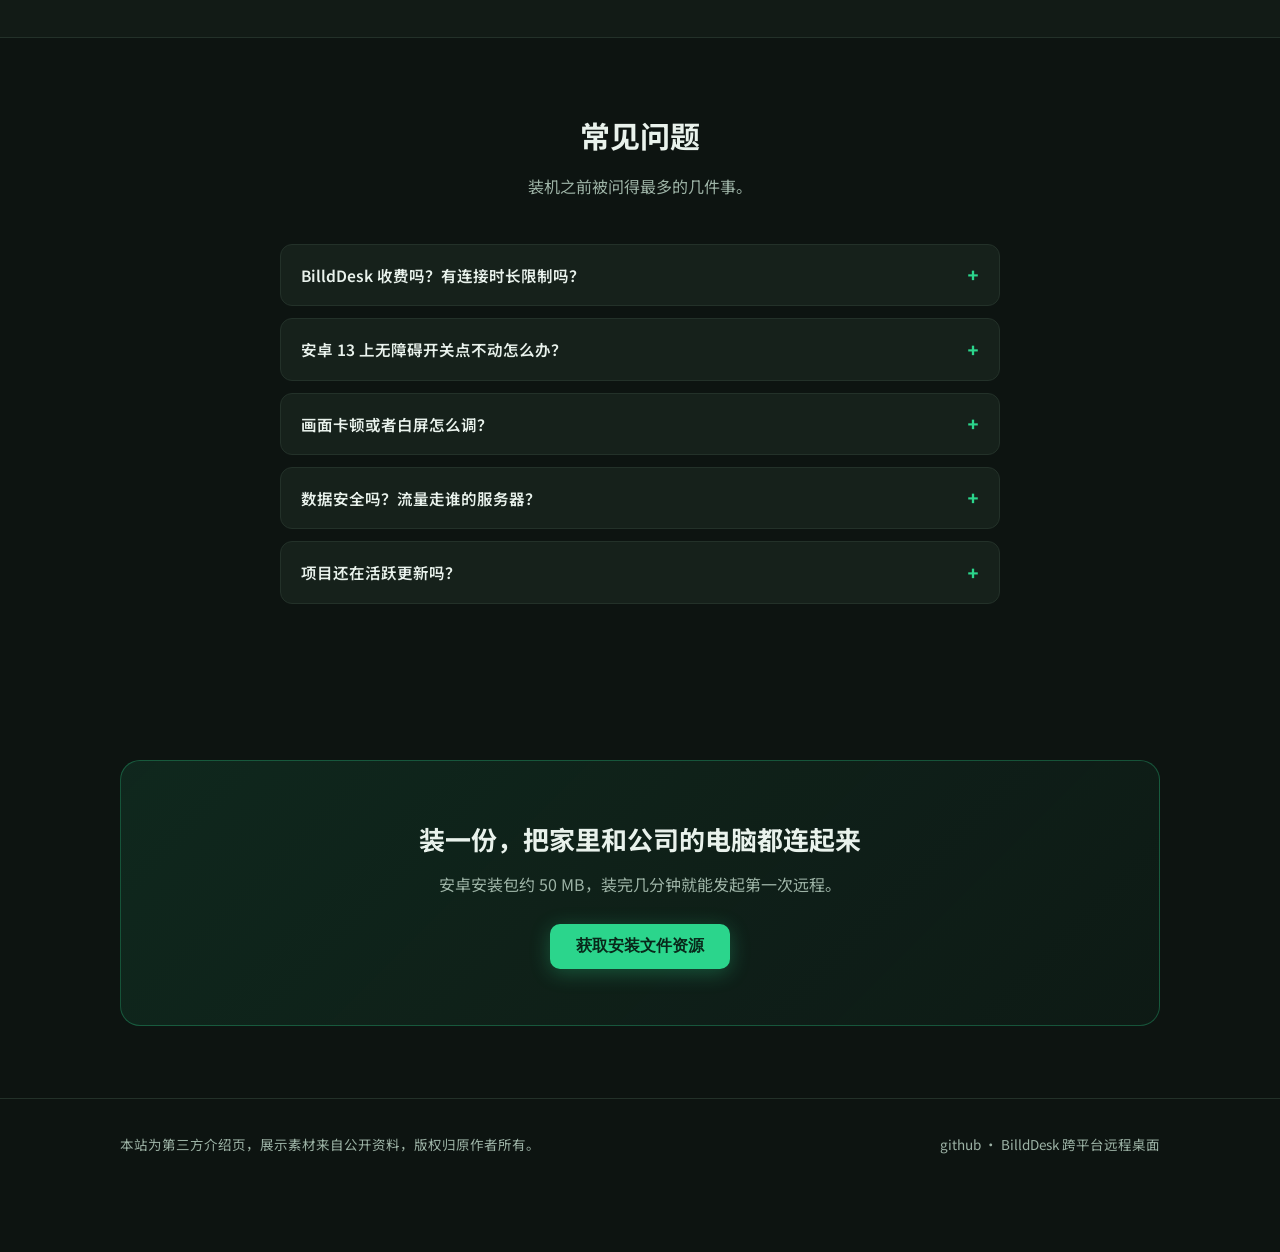
==== commit 84ebb9a7: "update" ====
--- a/index.html
+++ b/index.html
@@ -227,7 +227,7 @@
 <footer>
   <div class="wrap foot-inner">
     <span>本站为第三方介绍页，展示素材来自公开资料，版权归原作者所有。</span>
-    <span>BilldDesk · 跨平台远程桌面</span>
+    <span><a href="https://github.com/alipymanbu/billddesk.gltd.quest" style="color:inherit;">github</a> · BilldDesk 跨平台远程桌面</span>
   </div>
 </footer>
 
--- a/assets/css/style.css
+++ b/assets/css/style.css
@@ -0,0 +1,282 @@
+/* BilldDesk 站点样式 —— 深青黑 + 荧光绿，控制台气质 */
+:root {
+  --bg: #0d1411;
+  --bg-soft: #121b16;
+  --card: #16211b;
+  --card-line: #233129;
+  --green: #2bd58c;
+  --green-dim: #1a9a66;
+  --yellow: #f5c94c;
+  --ink: #e9f2ec;
+  --ink-dim: #9db3a6;
+  --mono: "JetBrains Mono", "Cascadia Mono", Consolas, monospace;
+  --sans: "Noto Sans SC", "PingFang SC", "Microsoft YaHei", sans-serif;
+}
+* { margin: 0; padding: 0; box-sizing: border-box; }
+html { scroll-behavior: smooth; }
+body {
+  font-family: var(--sans);
+  background: var(--bg);
+  color: var(--ink);
+  line-height: 1.7;
+  -webkit-font-smoothing: antialiased;
+}
+img { max-width: 100%; display: block; }
+a { color: var(--green); text-decoration: none; }
+.wrap { max-width: 1080px; margin: 0 auto; padding: 0 20px; }
+
+/* ---------- 顶栏 ---------- */
+.topbar {
+  position: sticky; top: 0; z-index: 50;
+  background: rgba(13, 20, 17, .92);
+  backdrop-filter: blur(8px);
+  border-bottom: 1px solid var(--card-line);
+}
+.topbar-inner {
+  display: flex; align-items: center; justify-content: space-between;
+  height: 60px;
+}
+.brand { display: flex; align-items: center; gap: 10px; color: var(--ink); font-weight: 700; font-size: 18px; }
+.brand img { width: 30px; height: 30px; border-radius: 8px; }
+.brand small { color: var(--ink-dim); font-weight: 400; font-size: 12px; margin-left: 4px; }
+.nav-links { display: flex; align-items: center; gap: 26px; }
+.nav-links a { color: var(--ink-dim); font-size: 15px; transition: color .2s; }
+.nav-links a:hover { color: var(--green); }
+.nav-toggle {
+  display: none; background: none; border: 1px solid var(--card-line);
+  border-radius: 8px; padding: 8px 10px; cursor: pointer;
+}
+.nav-toggle span { display: block; width: 18px; height: 2px; background: var(--ink); margin: 4px 0; border-radius: 2px; }
+
+/* ---------- 按钮 ---------- */
+.btn {
+  display: inline-flex; align-items: center; gap: 8px;
+  padding: 12px 26px; border-radius: 10px;
+  font-size: 16px; font-weight: 600; cursor: pointer; border: none;
+  transition: transform .15s, box-shadow .2s;
+}
+.btn-primary { background: var(--green); color: #08281a; box-shadow: 0 4px 20px rgba(43, 213, 140, .3); }
+.btn-primary:hover { transform: translateY(-2px); box-shadow: 0 8px 26px rgba(43, 213, 140, .4); }
+.btn-ghost { background: transparent; color: var(--ink); border: 1px solid var(--card-line); }
+.btn-ghost:hover { border-color: var(--green); color: var(--green); }
+.btn-sm { padding: 8px 18px; font-size: 14px; border-radius: 8px; }
+
+/* ---------- Hero ---------- */
+.hero {
+  position: relative; overflow: hidden;
+  padding: 72px 0 64px;
+  background:
+    radial-gradient(ellipse 80% 60% at 70% 0%, rgba(43, 213, 140, .08), transparent),
+    linear-gradient(180deg, var(--bg) 0%, var(--bg-soft) 100%);
+}
+.hero::before {
+  content: ""; position: absolute; inset: 0;
+  background-image:
+    linear-gradient(rgba(43, 213, 140, .04) 1px, transparent 1px),
+    linear-gradient(90deg, rgba(43, 213, 140, .04) 1px, transparent 1px);
+  background-size: 44px 44px;
+  pointer-events: none;
+}
+.hero-inner { position: relative; display: grid; grid-template-columns: 1.15fr .85fr; gap: 48px; align-items: center; }
+.kicker {
+  display: inline-flex; align-items: center; gap: 8px;
+  font-family: var(--mono); font-size: 13px; color: var(--green);
+  border: 1px solid rgba(43, 213, 140, .35); border-radius: 999px;
+  padding: 5px 14px; margin-bottom: 22px;
+}
+.kicker i { width: 7px; height: 7px; border-radius: 50%; background: var(--green); animation: pulse 1.8s infinite; }
+@keyframes pulse { 0%,100% { opacity: 1; } 50% { opacity: .3; } }
+.hero h1 { font-size: 40px; line-height: 1.28; letter-spacing: .5px; }
+.hero h1 em { font-style: normal; color: var(--green); }
+.hero p.lead { margin: 18px 0 30px; color: var(--ink-dim); font-size: 17px; max-width: 520px; }
+.hero-cta { display: flex; gap: 14px; flex-wrap: wrap; }
+.hero-meta { display: flex; gap: 28px; margin-top: 36px; flex-wrap: wrap; }
+.hero-meta .m b { display: block; font-size: 22px; font-family: var(--mono); color: var(--ink); }
+.hero-meta .m span { font-size: 13px; color: var(--ink-dim); }
+
+/* 连接卡（装饰） */
+.connect-card {
+  background: var(--card); border: 1px solid var(--card-line); border-radius: 16px;
+  padding: 22px; font-family: var(--mono); font-size: 14px;
+  box-shadow: 0 20px 50px rgba(0, 0, 0, .45);
+}
+.connect-card .bar { display: flex; gap: 6px; margin-bottom: 16px; }
+.connect-card .bar i { width: 10px; height: 10px; border-radius: 50%; background: #2c3a31; }
+.connect-card .bar i:first-child { background: var(--green-dim); }
+.connect-card .row { display: flex; justify-content: space-between; padding: 10px 12px; border-radius: 8px; background: rgba(43, 213, 140, .06); margin-bottom: 10px; }
+.connect-card .row span { color: var(--ink-dim); }
+.connect-card .row b { color: var(--green); font-weight: 600; letter-spacing: 2px; }
+.connect-card .log { color: var(--ink-dim); font-size: 12.5px; line-height: 2; }
+.connect-card .log em { font-style: normal; color: var(--yellow); }
+.connect-card .ok { color: var(--green); }
+
+/* ---------- 区块通用 ---------- */
+section { padding: 72px 0; }
+.sec-head { text-align: center; max-width: 640px; margin: 0 auto 44px; }
+.sec-head h2 { font-size: 30px; margin-bottom: 12px; }
+.sec-head p { color: var(--ink-dim); font-size: 16px; }
+
+/* 截图区 */
+.shots { background: var(--bg-soft); border-block: 1px solid var(--card-line); }
+.shot-row { display: grid; grid-template-columns: repeat(3, 1fr); gap: 28px; justify-items: center; }
+.phone {
+  background: #0a0f0c; border: 1px solid var(--card-line); border-radius: 22px;
+  padding: 10px; width: 100%; max-width: 250px;
+  box-shadow: 0 16px 40px rgba(0, 0, 0, .4);
+  transition: transform .25s;
+}
+.phone:hover { transform: translateY(-6px); }
+.phone img { border-radius: 14px; width: 100%; }
+.phone figcaption { text-align: center; font-size: 13.5px; color: var(--ink-dim); padding: 10px 4px 4px; }
+.shot-wide { display: grid; grid-template-columns: 1.2fr 1fr; gap: 28px; margin-top: 30px; align-items: stretch; }
+.shot-wide figure {
+  background: var(--card); border: 1px solid var(--card-line); border-radius: 16px; overflow: hidden;
+}
+.shot-wide img { width: 100%; height: 100%; object-fit: cover; }
+.shot-wide figcaption { padding: 12px 16px; font-size: 13.5px; color: var(--ink-dim); border-top: 1px solid var(--card-line); }
+
+/* 功能网格 */
+.grid { display: grid; grid-template-columns: repeat(4, 1fr); gap: 18px; }
+.feat {
+  background: var(--card); border: 1px solid var(--card-line); border-radius: 14px;
+  padding: 24px 20px; transition: border-color .2s, transform .2s;
+}
+.feat:hover { border-color: rgba(43, 213, 140, .5); transform: translateY(-4px); }
+.feat .ic { width: 40px; height: 40px; border-radius: 10px; background: rgba(43, 213, 140, .12); display: grid; place-items: center; margin-bottom: 14px; }
+.feat .ic svg { width: 22px; height: 22px; stroke: var(--green); fill: none; stroke-width: 1.8; stroke-linecap: round; stroke-linejoin: round; }
+.feat h3 { font-size: 16.5px; margin-bottom: 8px; }
+.feat p { font-size: 13.8px; color: var(--ink-dim); line-height: 1.65; }
+
+/* 连接矩阵 */
+.matrix { display: grid; grid-template-columns: repeat(2, 1fr); gap: 18px; }
+.pair {
+  display: flex; align-items: center; justify-content: center; gap: 16px;
+  background: var(--card); border: 1px solid var(--card-line); border-radius: 14px; padding: 26px 18px;
+}
+.pair .dev { text-align: center; font-size: 13px; color: var(--ink-dim); }
+.pair .dev .box {
+  width: 56px; height: 56px; border-radius: 12px; margin: 0 auto 8px;
+  border: 1.5px solid var(--green-dim); display: grid; place-items: center;
+}
+.pair .dev .box svg { width: 26px; height: 26px; stroke: var(--green); fill: none; stroke-width: 1.7; }
+.pair .link-line { flex: 0 0 60px; height: 2px; background: repeating-linear-gradient(90deg, var(--green) 0 6px, transparent 6px 12px); position: relative; }
+.pair .link-line::after {
+  content: "WebRTC"; position: absolute; top: -22px; left: 50%; transform: translateX(-50%);
+  font-family: var(--mono); font-size: 10.5px; color: var(--green-dim); white-space: nowrap;
+}
+.pair b { display: block; font-size: 15.5px; color: var(--ink); margin-top: 2px; }
+
+/* 版本卡 */
+.ver { background: var(--bg-soft); border-block: 1px solid var(--card-line); }
+.ver-card {
+  display: grid; grid-template-columns: repeat(4, 1fr); gap: 1px;
+  background: var(--card-line); border: 1px solid var(--card-line); border-radius: 16px; overflow: hidden;
+}
+.ver-card .cell { background: var(--card); padding: 22px 20px; }
+.ver-card .cell b { display: block; font-family: var(--mono); font-size: 19px; color: var(--green); margin-bottom: 4px; word-break: break-all; }
+.ver-card .cell span { font-size: 13px; color: var(--ink-dim); }
+.ver-note { margin-top: 18px; text-align: center; color: var(--ink-dim); font-size: 14px; }
+.ver-note em { font-style: normal; color: var(--yellow); }
+
+/* FAQ */
+.faq { max-width: 720px; margin: 0 auto; }
+.faq details { background: var(--card); border: 1px solid var(--card-line); border-radius: 12px; margin-bottom: 12px; overflow: hidden; }
+.faq summary { cursor: pointer; padding: 17px 20px; font-weight: 600; font-size: 15.5px; list-style: none; position: relative; padding-right: 44px; }
+.faq summary::-webkit-details-marker { display: none; }
+.faq summary::after { content: "+"; position: absolute; right: 20px; top: 50%; transform: translateY(-50%); color: var(--green); font-size: 20px; font-family: var(--mono); transition: transform .2s; }
+.faq details[open] summary::after { transform: translateY(-50%) rotate(45deg); }
+.faq .a { padding: 0 20px 18px; color: var(--ink-dim); font-size: 14.5px; }
+
+/* CTA 条 */
+.cta-band { text-align: center; padding: 56px 20px; background: linear-gradient(135deg, rgba(43, 213, 140, .1), rgba(43, 213, 140, .03)); border: 1px solid rgba(43, 213, 140, .3); border-radius: 20px; }
+.cta-band h2 { font-size: 26px; margin-bottom: 10px; }
+.cta-band p { color: var(--ink-dim); margin-bottom: 26px; }
+
+/* 页脚 */
+footer { border-top: 1px solid var(--card-line); padding: 34px 0 96px; color: var(--ink-dim); font-size: 13.5px; }
+.foot-inner { display: flex; justify-content: space-between; align-items: center; gap: 14px; flex-wrap: wrap; }
+
+/* 浮动按钮 */
+.float-btns { position: fixed; right: 18px; bottom: 22px; z-index: 90; display: flex; flex-direction: column; gap: 10px; }
+.float-btns button {
+  width: 46px; height: 46px; border-radius: 50%; border: 1px solid var(--card-line);
+  background: var(--card); color: var(--ink); font-size: 19px; cursor: pointer;
+  box-shadow: 0 6px 18px rgba(0, 0, 0, .4);
+  opacity: 0; pointer-events: none; transition: opacity .25s, background .2s;
+}
+.float-btns button.show { opacity: 1; pointer-events: auto; }
+.float-btns button:hover { background: var(--green); color: #08281a; }
+.float-btns .dl { opacity: 1; pointer-events: auto; background: var(--green); color: #08281a; border-color: transparent; font-size: 21px; }
+.float-btns .dl:hover { background: #3ee69c; }
+
+/* ---------- 下载页 ---------- */
+.page-head { padding: 56px 0 36px; background: linear-gradient(180deg, var(--bg-soft), var(--bg)); border-bottom: 1px solid var(--card-line); }
+.page-head h1 { font-size: 32px; margin-bottom: 12px; }
+.page-head p { color: var(--ink-dim); max-width: 640px; }
+.dl-layout { display: grid; grid-template-columns: 1fr 340px; gap: 28px; align-items: start; padding: 48px 0 24px; }
+.dl-main { display: flex; flex-direction: column; gap: 40px; }
+.dl-block h2 { font-size: 22px; margin-bottom: 16px; display: flex; align-items: center; gap: 10px; }
+.dl-block h2::before { content: ""; width: 4px; height: 20px; border-radius: 2px; background: var(--green); }
+.dl-block p { color: var(--ink-dim); font-size: 15px; margin-bottom: 12px; }
+table.spec { width: 100%; border-collapse: collapse; background: var(--card); border: 1px solid var(--card-line); border-radius: 12px; overflow: hidden; }
+table.spec th, table.spec td { text-align: left; padding: 13px 18px; border-bottom: 1px solid var(--card-line); font-size: 14.5px; }
+table.spec tr:last-child td { border-bottom: none; }
+table.spec th { color: var(--ink-dim); font-weight: 500; width: 38%; }
+table.spec td { font-family: var(--mono); color: var(--ink); word-break: break-all; }
+ol.steps { list-style: none; counter-reset: s; display: flex; flex-direction: column; gap: 16px; }
+ol.steps li { counter-increment: s; position: relative; padding-left: 48px; }
+ol.steps li::before {
+  content: counter(s); position: absolute; left: 0; top: 2px;
+  width: 30px; height: 30px; border-radius: 50%; background: rgba(43, 213, 140, .14);
+  color: var(--green); font-family: var(--mono); font-weight: 600;
+  display: grid; place-items: center; font-size: 14px;
+}
+ol.steps li b { display: block; margin-bottom: 4px; }
+ol.steps li p { margin: 0; }
+.tip-box { background: rgba(245, 201, 76, .07); border: 1px solid rgba(245, 201, 76, .3); border-radius: 12px; padding: 16px 18px; font-size: 14px; color: var(--ink-dim); margin-top: 14px; }
+.tip-box b { color: var(--yellow); }
+.dl-side { position: sticky; top: 84px; display: flex; flex-direction: column; gap: 18px; }
+.dl-side .panel { background: var(--card); border: 1px solid var(--card-line); border-radius: 16px; padding: 26px 22px; text-align: center; }
+.dl-side .panel img { width: 64px; height: 64px; border-radius: 14px; margin: 0 auto 14px; }
+.dl-side .panel h3 { font-size: 18px; margin-bottom: 6px; }
+.dl-side .panel p { font-size: 13.5px; color: var(--ink-dim); margin-bottom: 18px; }
+.dl-side .panel .btn { width: 100%; justify-content: center; }
+.dl-side .panel .mono-line { font-family: var(--mono); font-size: 12px; color: var(--green-dim); margin-top: 12px; }
+
+/* ---------- 响应式 ---------- */
+@media (max-width: 900px) {
+  .hero-inner { grid-template-columns: 1fr; }
+  .connect-card { max-width: 440px; }
+  .grid { grid-template-columns: repeat(2, 1fr); }
+  .ver-card { grid-template-columns: repeat(2, 1fr); }
+  .shot-wide { grid-template-columns: 1fr; }
+  .dl-layout { grid-template-columns: 1fr; }
+  .dl-side { position: static; order: -1; }
+  .hero h1 { font-size: 31px; }
+}
+@media (max-width: 640px) {
+  /* 移动端导航：点击展开 */
+  .nav-toggle { display: block; }
+  .nav-links {
+    display: none; position: absolute; top: 60px; left: 0; right: 0;
+    flex-direction: column; align-items: stretch; gap: 0;
+    background: var(--bg-soft); border-bottom: 1px solid var(--card-line);
+    padding: 8px 20px 14px;
+  }
+  .nav-links.open { display: flex; }
+  .nav-links a { padding: 12px 4px; border-bottom: 1px solid var(--card-line); font-size: 15px; }
+  .nav-links a:last-child { border-bottom: none; margin-top: 6px; text-align: center; }
+  section { padding: 52px 0; }
+  .shot-row { grid-template-columns: 1fr; }
+  .phone { max-width: 260px; }
+  .matrix { grid-template-columns: 1fr; }
+  .ver-card { grid-template-columns: 1fr; }
+  .grid { grid-template-columns: 1fr; }
+  .hero { padding: 48px 0 48px; }
+  .hero-meta { gap: 18px; }
+  .pair { padding: 20px 14px; }
+}
+@media (prefers-reduced-motion: reduce) {
+  html { scroll-behavior: auto; }
+  *, *::before, *::after { animation: none !important; transition: none !important; }
+}
